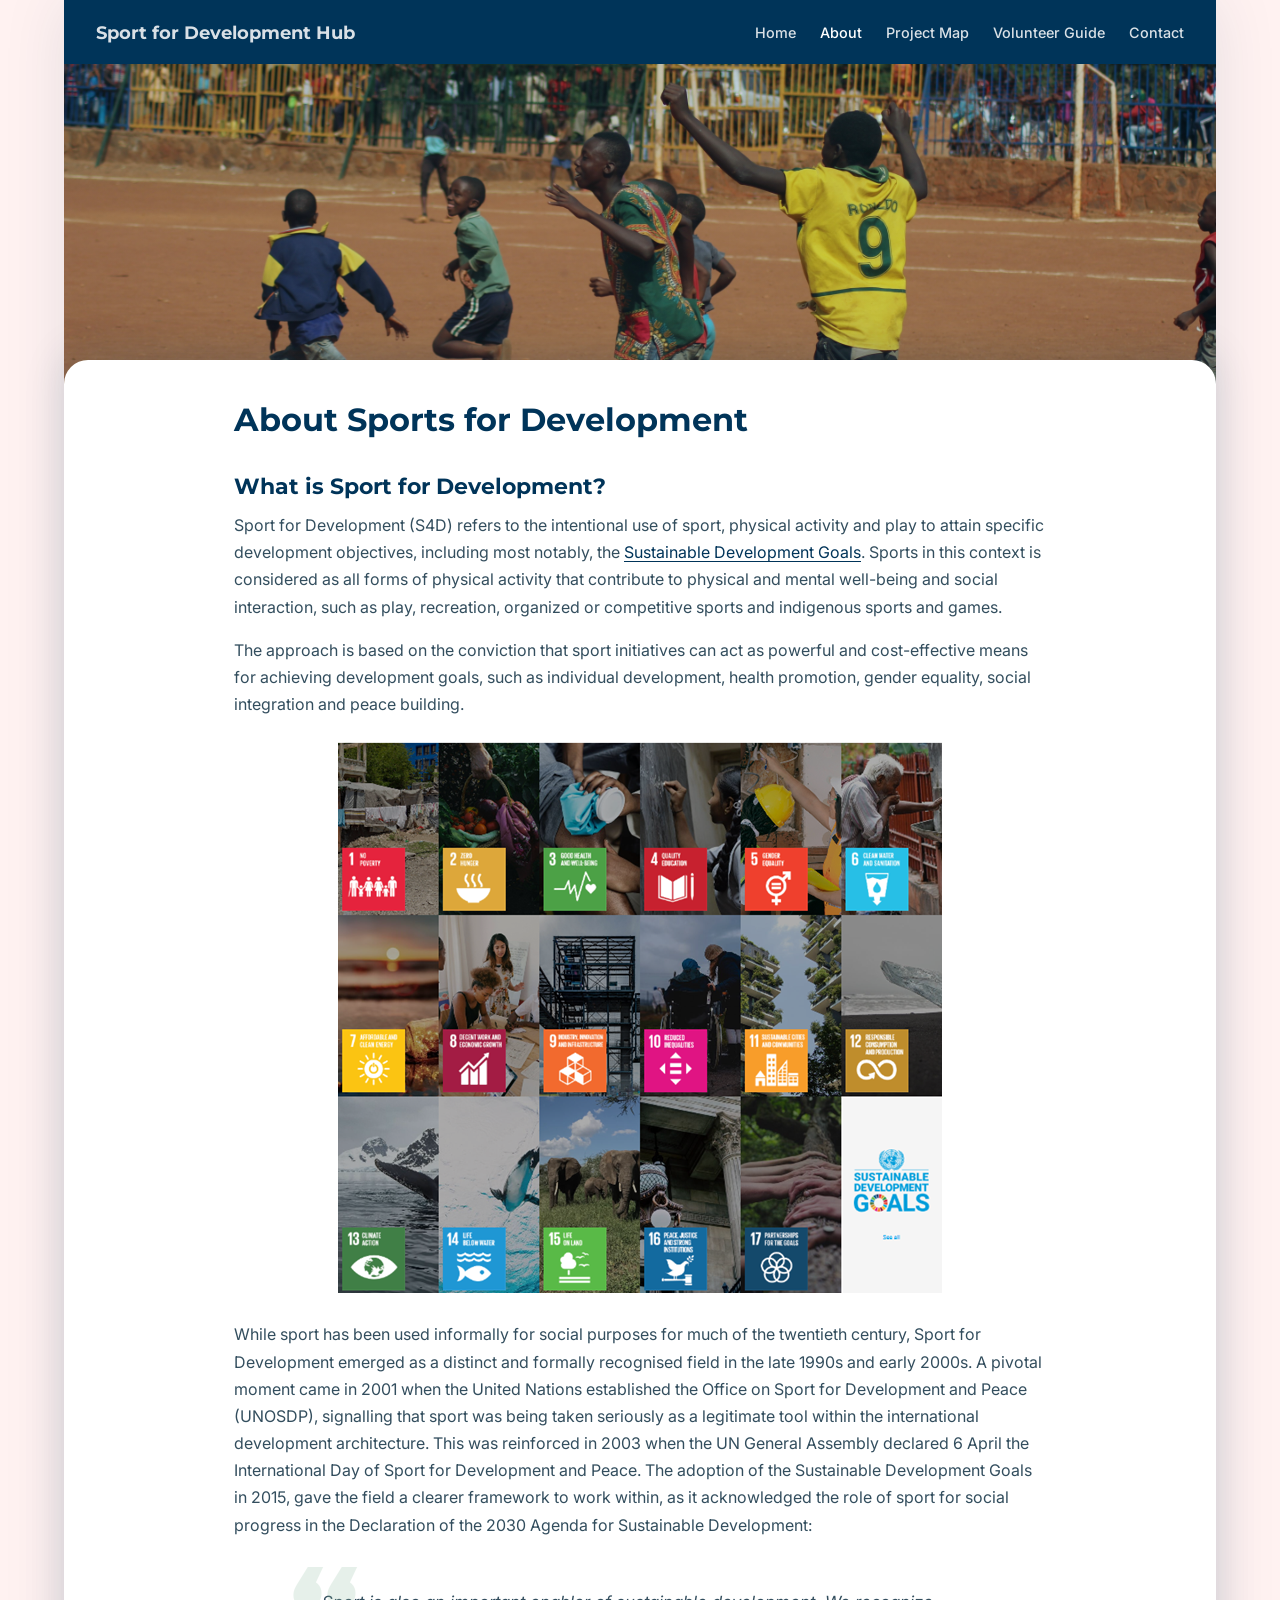
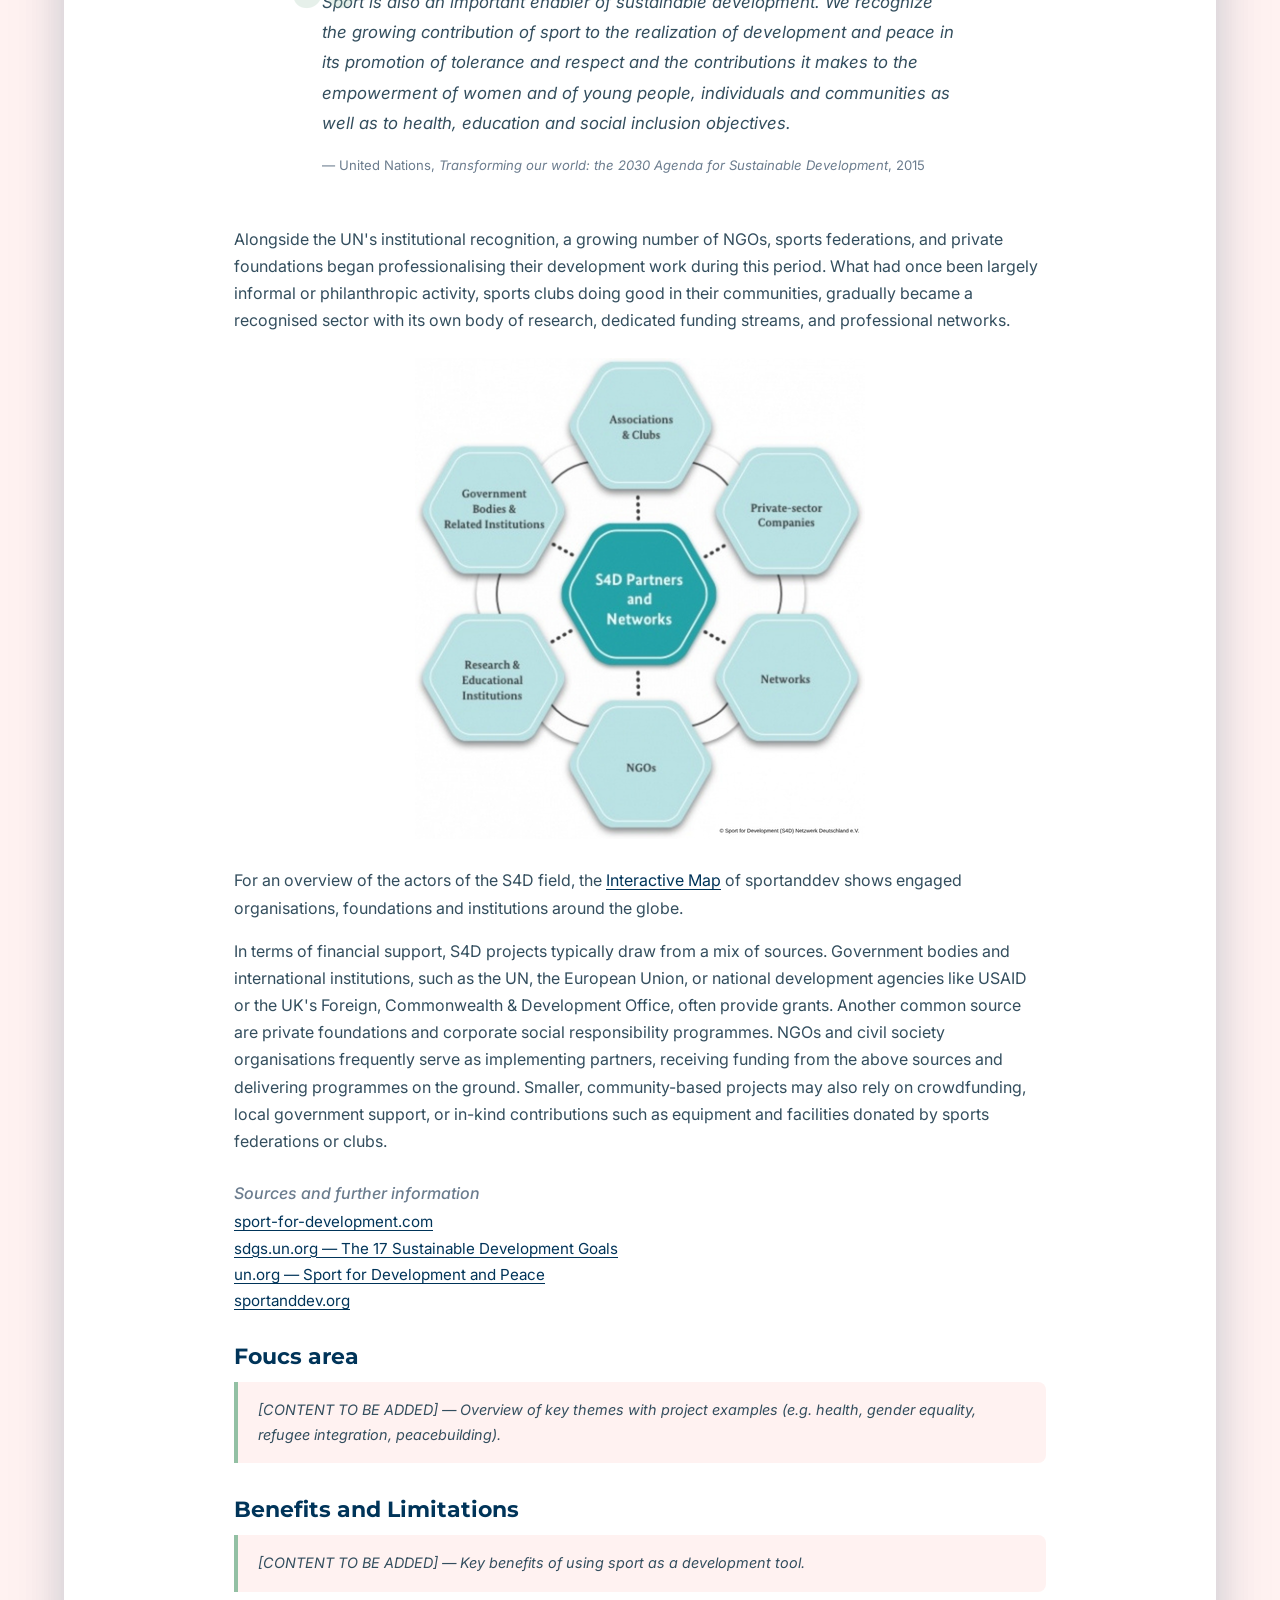
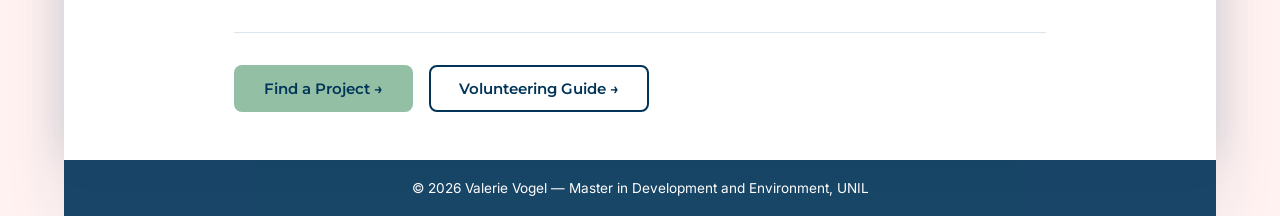
==== src/about.html @ 5f8f94c4 "safeguarding before icon changes" ====
<!DOCTYPE html>
<html lang="en">
<head>
  <meta charset="UTF-8">
  <meta name="viewport" content="width=device-width, initial-scale=1.0">
  <title>About S4D — Sport for Development Hub</title>
  <link rel="stylesheet" href="style/style.css">
</head>
<body>

  <div class="site-wrapper">

  <nav class="site-nav" aria-label="Main navigation">
<a href="index.html" class="brand">Sport for Development Hub</a>
    <button class="nav-toggle" aria-label="Toggle navigation" aria-expanded="false">&#9776;</button>
    <div class="nav-links" role="list">
      <a href="index.html" role="listitem">Home</a>
      <a href="about.html" class="active" role="listitem">About</a>
      <a href="map.html" role="listitem">Project Map</a>
      <a href="volunteer.html" role="listitem">Volunteer Guide</a>
      <a href="contact.html" role="listitem">Contact</a>
    </div>
  </nav>

  <section class="page-hero" aria-hidden="true"></section>

  <div class="page-card-wrapper">
  <main class="page-content">
    <h1>About Sports for Development</h1>

    <section aria-labelledby="s4d-heading">
      <h2 id="s4d-heading">What is Sport for Development?</h2>
      <p class="introduction-text">
        Sport for Development (S4D) refers to the intentional use of sport, physical activity and play to attain specific development objectives, including most notably, the <a href="https://sdgs.un.org/goals">Sustainable Development Goals</a>. Sports in this context is considered as all forms of physical activity that contribute to physical and mental well-being and social interaction, such as play, recreation, organized or competitive sports and indigenous sports and games.
      </p>
      <p class="introduction-text">
       The approach is based on the conviction that sport initiatives can act as powerful and cost-effective means for achieving development goals, such as individual development, health promotion, gender equality, social integration and peace building. 
      </p>

      <figure class="about-image">
        <a href="https://sdgs.un.org/goals" target="_blank" rel="noopener">
        <img src="assets\about-UN_goals.png" alt="The 17 Sustainable Development Goals">
        </a>
      </figure>

      <p class="introduction-text">
        While sport has been used informally for social purposes for much of the twentieth century, Sport for Development emerged as a distinct and formally recognised field in the late 1990s and early 2000s. A pivotal moment came in 2001 when the United Nations established the Office on Sport for Development and Peace (UNOSDP), signalling that sport was being taken seriously as a legitimate tool within the international development architecture. This was reinforced in 2003 when the UN General Assembly declared 6 April the International Day of Sport for Development and Peace. The adoption of the Sustainable Development Goals in 2015, gave the field a clearer framework to work within, as it acknowledged the role of sport for social progress in the Declaration of the 2030 Agenda for Sustainable Development:
      </p>

      <blockquote class="pull-quote">
        Sport is also an important enabler of sustainable development. We recognize the growing contribution of sport to the realization of development and peace in its promotion of tolerance and respect and the contributions it makes to the empowerment of women and of young people, individuals and communities as well as to health, education and social inclusion objectives.
        <cite>— United Nations, <em>Transforming our world: the 2030 Agenda for Sustainable Development</em>, 2015</cite>
      </blockquote>

      <p class="introduction-text">
        Alongside the UN's institutional recognition, a growing number of NGOs, sports federations, and private foundations began professionalising their development work during this period. What had once been largely informal or philanthropic activity, sports clubs doing good in their communities, gradually became a recognised sector with its own body of research, dedicated funding streams, and professional networks.
      </p>

      <figure class="about-image">
        <a href="https://www.sport-for-development.com/essentials?id=18#cat18" target="_blank" rel="noopener">
        <img src="assets\about-s4d_actors.png" alt="Actors ot the S4D sector">
        </a>
      </figure>

      <p class="introduction-text">
        For an overview of the actors of the S4D field, the <a href="https://www.sportanddev.org/network/interactive-map">Interactive Map</a> of sportanddev shows engaged organisations, foundations and institutions around the globe.
      </p>

      <p class="introduction-text">
        In terms of financial support, S4D projects typically draw from a mix of sources. Government bodies and international institutions, such as the UN, the European Union, or national development agencies like USAID or the UK's Foreign, Commonwealth & Development Office, often provide grants. Another common source are private foundations and corporate social responsibility programmes. NGOs and civil society organisations frequently serve as implementing partners, receiving funding from the above sources and delivering programmes on the ground. Smaller, community-based projects may also rely on crowdfunding, local government support, or in-kind contributions such as equipment and facilities donated by sports federations or clubs.
      </p>

      <h3 class="section-subhead">Sources and further information</h3>

      <ul class="source-list">
        <li><a href="https://www.sport-for-development.com/home" target="_blank" rel="noopener">sport-for-development.com</a></li>
        <li><a href="https://sdgs.un.org/goals" target="_blank" rel="noopener">sdgs.un.org — The 17 Sustainable Development Goals</a></li>
        <li><a href="https://social.desa.un.org/issues/sport-for-development-and-peace" target="_blank" rel="noopener">un.org — Sport for Development and Peace</a></li>
        <li><a href="https://www.sportanddev.org/" target="_blank" rel="noopener">sportanddev.org</a></li>
      </ul>


      </section>

    <section aria-labelledby="topics-heading">
      <h2 id="topics-heading">Foucs area</h2>
      <p class="placeholder-text">[CONTENT TO BE ADDED] — Overview of key themes with project examples (e.g. health, gender equality, refugee integration, peacebuilding).</p>
    </section>

    <section aria-labelledby="benefits-and-limitations-heading">
      <h2 id="benefits-and-limitations-heading">Benefits and Limitations</h2>
      <p class="placeholder-text">[CONTENT TO BE ADDED] — Key benefits of using sport as a development tool.</p>
    </section>

    <div class="about-cta">
      <a href="map.html" class="btn btn-primary">Find a Project &rarr;</a>
      <a href="volunteer.html" class="btn btn-outline-dark">Volunteering Guide &rarr;</a>
    </div>

  </main>
  </div>

  <footer class="site-footer">
    <p>&copy; 2026 Valerie Vogel &mdash; Master in Development and Environment, UNIL</p>
  </footer>

  </div><!-- /.site-wrapper -->

  <script>
    const toggle = document.querySelector('.nav-toggle');
    const links  = document.querySelector('.nav-links');
    toggle.addEventListener('click', () => {
      const open = links.classList.toggle('open');
      toggle.setAttribute('aria-expanded', open);
    });
  </script>

</body>
</html>
---- src/style/style.css ----
@import url('https://fonts.googleapis.com/css2?family=Montserrat:wght@600;700&family=Inter:wght@400;500&display=swap');

/* ── Design tokens ────────────────────────────────────── */
:root {
  --primary:    #003459;
  --accent:     #93C0A4;
  --bg:         #FFF2F1;
  --white:      #FFFFFF;
  --text:       #003459;
  --muted:      #6b7c8e;
  --border:     #dde5ec;
  --card-bg:    #FFFFFF;

  --nav-h:      64px;
  --filter-h:   56px;
  --panel-w:    360px;
  --sheet-h:    60vh;
  --radius:     8px;
  --shadow:     0 2px 12px rgba(0,52,89,.12);
  --transition: .25s ease;
}

/* ── Reset ────────────────────────────────────────────── */
*, *::before, *::after { box-sizing: border-box; margin: 0; padding: 0; }

html { font-size: 16px; scroll-behavior: smooth; }

body {
  font-family: 'Inter', sans-serif;
  background: var(--bg);
  color: var(--text);
  min-height: 100vh;
  display: flex;
  flex-direction: column;
}

h1, h2, h3, h4 {
  font-family: 'Montserrat', sans-serif;
  font-weight: 700;
  line-height: 1.25;
}

a { color: var(--primary); text-decoration: none; }
a:hover { text-decoration: underline; }

.page-content p a {
  text-decoration: underline;
  text-underline-offset: 3px;
}

.page-content p a:hover {
  color: var(--accent);
}

/* ── Navigation ───────────────────────────────────────── */
.site-nav {
  position: sticky;
  top: 0;
  z-index: 900;
  background: var(--primary);
  height: var(--nav-h);
  display: flex;
  align-items: center;
  padding: 0 2rem;
  gap: 2rem;
}

.site-nav .brand {
  font-family: 'Montserrat', sans-serif;
  font-weight: 700;
  font-size: 1.1rem;
  color: var(--white);
  white-space: nowrap;
  margin-right: auto;
  text-decoration: none;
  cursor: pointer;
}

.nav-links { display: flex; align-items: center; gap: 1.5rem; }

.site-nav a {
  color: var(--white);
  font-size: .9rem;
  font-weight: 500;
  opacity: .85;
  transition: color var(--transition), opacity var(--transition);
}

.site-nav a:hover { color: var(--accent); opacity: 1; text-decoration: none; }
.site-nav a.active { opacity: 1; text-decoration: none; }

.nav-toggle {
  display: none;
  background: none;
  border: none;
  cursor: pointer;
  color: var(--white);
  font-size: 1.5rem;
  line-height: 1;
}

@media (max-width: 720px) {
  .nav-links {
    display: none;
    flex-direction: column;
    gap: .5rem;
    position: absolute;
    top: var(--nav-h);
    left: 0;
    right: 0;
    background: var(--primary);
    padding: 1rem 2rem;
  }
  .nav-links.open { display: flex; }
  .nav-toggle { display: block; }
  .site-nav { position: relative; }
}

/* ── Footer ───────────────────────────────────────────── */
.site-footer {
  background: var(--primary);
  color: var(--white);
  text-align: center;
  padding: 1.25rem 2rem;
  font-size: .85rem;
  opacity: .9;
  margin-top: auto;
}

/* ── Generic page layout ──────────────────────────────── */
.page-content {
  max-width: 860px;
  margin: 3rem auto;
  padding: 0 1.5rem;
}

.page-content h1 { font-size: 2rem; margin-bottom: 1.5rem; }
.page-content h2 { font-size: 1.4rem; margin: 2rem 0 .75rem; color: var(--primary); }
.page-content p  { line-height: 1.7; margin-bottom: 1rem; color: #334e5e; }

/* ── Boxed site wrapper ────────────────────────────────── */
.site-wrapper {
  width: 90%;
  max-width: 2400px;
  margin: 0 auto;
  display: flex;
  flex-direction: column;
  min-height: 100vh;
  box-shadow: 0 0 60px rgba(0,52,89,.10);
}

/* ── White content area (pages without a hero) ────────── */
.content-wrapper {
  background: var(--white);
  flex: 1;
}

/* ── Content page hero + floating card ────────────────── */
.page-hero {
  height: 360px;
  background:
    linear-gradient(rgba(0,52,89,.20), rgba(0,52,89,.20)),
    url('../assets/hero-option4.jpg') center/cover no-repeat;
  flex-shrink: 0;
}

.page-card-wrapper {
  background: var(--white);
  border-radius: 24px 24px 0 0;
  margin-top: -64px;
  position: relative;
  z-index: 10;
  box-shadow: 0 -8px 40px rgba(0,52,89,.15);
  flex: 1;
}

.page-card-wrapper .page-content {
  margin-top: 0;
  padding-top: 2.5rem;
}

/* ── About page images ────────────────────────────────── */
.about-image {
  margin: 1.5rem 0;
  text-align: center;
}

/* ── Section sub-heading (text-like) ─────────────────── */
.section-subhead {
  font-family: 'Inter', sans-serif;
  font-weight: 500;
  font-style: italic;
  font-size: 1rem;
  color: var(--muted);
  margin: 1.75rem 0 0.5rem;
}

/* ── Source list ──────────────────────────────────────── */
.source-list {
  list-style: none;
  padding: 0;
  margin: 0 0 1rem;
  display: flex;
  flex-direction: column;
  gap: 0.4rem;
}

.source-list a {
  font-size: 0.95rem;
  color: var(--primary);
  text-decoration: underline;
  text-underline-offset: 3px;
}

.source-list a:hover {
  color: var(--accent);
}

/* ── Pull quote ───────────────────────────────────────── */
.pull-quote {
  position: relative;
  margin: 1.75rem 3.5rem;
  padding: 1.25rem 1.75rem 1.25rem 2rem;
  font-style: italic;
  font-size: 1.05rem;
  line-height: 1.8;
  color: #334e5e;
  overflow: hidden;
}

.pull-quote::before {
  content: '\201C';               /* opening curly " */
  position: absolute;
  top: -1.5rem;
  left: -0.5rem;
  font-family: 'Montserrat', sans-serif;
  font-weight: 700;
  font-size: 9rem;
  line-height: 1;
  color: var(--accent);
  opacity: 0.22;
  pointer-events: none;
  z-index: 0;
}

.pull-quote cite {
  display: block;
  margin-top: 1rem;
  font-size: 0.82rem;
  font-style: normal;
  color: var(--muted);
}

.placeholder-text {
  background: var(--bg);
  border-left: 4px solid var(--accent);
  padding: 1rem 1.25rem;
  border-radius: 0 var(--radius) var(--radius) 0;
  color: var(--muted);
  font-style: italic;
  font-size: .9rem;
  margin-bottom: 1.5rem;
}

/* ── Hero (Home page) ─────────────────────────────────── */
.hero {
  background:
    linear-gradient(rgba(0,52,89,.45), rgba(0,52,89,.45)),
    url('../assets/hero-option4.jpg') center/cover no-repeat;
  background-color: var(--primary);
  min-height: 420px;
  display: flex;
  flex-direction: column;
  align-items: center;
  justify-content: center;
  text-align: center;
  padding: 4rem 2rem;
  color: var(--white);
}

.hero h1 { font-size: 2.5rem; margin-bottom: .75rem; }
.hero p   { font-size: 1.15rem; opacity: .9; max-width: 600px; margin-bottom: 2rem; }

.btn {
  display: inline-block;
  padding: .75rem 1.75rem;
  border-radius: var(--radius);
  font-family: 'Montserrat', sans-serif;
  font-weight: 600;
  font-size: .95rem;
  cursor: pointer;
  border: 2px solid transparent;
  transition: background var(--transition), color var(--transition), border-color var(--transition);
}

.btn-primary { background: var(--accent); color: var(--primary); }
.btn-primary:hover { background: #7aad8d; text-decoration: none; }

.btn-outline { background: transparent; color: var(--white); border-color: var(--white); }
.btn-outline:hover { background: var(--white); color: var(--primary); text-decoration: none; }

.btn-outline-dark { background: transparent; color: var(--primary); border-color: var(--primary); }
.btn-outline-dark:hover { background: var(--primary); color: var(--white); text-decoration: none; }

.about-cta {
  display: flex;
  gap: 1rem;
  flex-wrap: wrap;
  margin-top: 2.5rem;
  padding-top: 2rem;
  border-top: 1px solid var(--border);
}

.hero .btn-primary { background: var(--white); color: var(--primary); }
.hero .btn-primary:hover { background: var(--accent); color: var(--primary); }

.hero .btn-outline { color: var(--white); border-color: var(--white); }
.hero .btn-outline:hover { background: var(--accent); color: var(--primary); border-color: var(--accent); }

.hero-actions { display: flex; gap: 1rem; flex-wrap: wrap; justify-content: center; }

/* Home intro cards */
.intro-cards {
  display: grid;
  grid-template-columns: repeat(auto-fit, minmax(280px, 1fr));
  gap: 2rem;
  max-width: 1200px;
  margin: 3.5rem auto 3rem;
  padding: 0 2rem;
}

.intro-card {
  background: var(--card-bg);
  border-radius: var(--radius);
  padding: 2.5rem 2rem;
  box-shadow: var(--shadow);
}

.intro-card h3 { margin-bottom: .75rem; font-size: 1.25rem; color: var(--primary); }
.intro-card p  { font-size: 1rem; color: var(--muted); line-height: 1.7; }

a.intro-card {
  display: flex;
  flex-direction: column;
  text-decoration: none;
  transition: transform var(--transition), box-shadow var(--transition);
}

a.intro-card:hover {
  transform: translateY(-4px);
  box-shadow: 0 8px 24px rgba(0,52,89,.18);
  background: #e8f3ec;
  text-decoration: none;
}

.intro-card-btn {
  display: inline-flex;
  align-items: center;
  gap: .35rem;
  margin-top: auto;
  padding-top: .75rem;
  font-size: .9rem;
  font-weight: 500;
  color: var(--primary);
}

.intro-card:hover .intro-card-btn {
  font-weight: 700;
}

/* ── Map page layout ──────────────────────────────────── */
.map-page {
  display: flex;
  flex-direction: column;
  height: calc(100vh - var(--nav-h));
  overflow: hidden;
}

/* Filter bar */
#filter-bar {
  height: var(--filter-h);
  background: var(--card-bg);
  border-bottom: 1px solid var(--border);
  display: flex;
  align-items: center;
  gap: .5rem;
  padding: 0 1rem;
  flex-shrink: 0;
  position: relative;
  z-index: 200;
  overflow: visible;
}

.filter-dropdown { position: relative; flex-shrink: 0; }

.filter-btn {
  display: flex;
  align-items: center;
  gap: .4rem;
  padding: .35rem .75rem;
  border: 1px solid #b8c9d9;
  border-radius: 20px;
  background: #eef2f7;
  color: var(--text);
  font-family: 'Inter', sans-serif;
  font-size: .82rem;
  cursor: pointer;
  white-space: nowrap;
  transition: border-color var(--transition), background var(--transition);
}

.filter-btn:hover,
.filter-btn.active { border-color: var(--primary); background: var(--white); }

.filter-btn .caret { font-size: .65rem; opacity: .6; transition: transform var(--transition); }
.filter-btn.open .caret { transform: rotate(180deg); }

.filter-count {
  background: var(--primary);
  color: var(--white);
  border-radius: 10px;
  padding: 0 .4rem;
  font-size: .72rem;
  font-weight: 600;
  min-width: 18px;
  text-align: center;
}

/* Filter panel tray — sits between filter bar and map in normal flow */
#filter-panel-tray {
  display: none;
  background: var(--white);
  border-bottom: 1px solid var(--border);
  flex-shrink: 0;
  overflow-y: auto;
  max-height: 260px;
}

#filter-panel-tray.open { display: block; }

.filter-panel {
  display: none;
  padding: .5rem 0;
}

.filter-panel.open {
  display: flex;
  flex-wrap: wrap;
  gap: .1rem 0;
}

.filter-option {
  display: flex;
  align-items: center;
  gap: .6rem;
  padding: .45rem 1rem;
  font-size: .87rem;
  cursor: pointer;
  transition: background var(--transition);
}

.filter-option:hover { background: #eef2f7; }

.filter-note {
  width: 100%;
  padding: .3rem 1rem .5rem;
  font-size: .75rem;
  font-style: italic;
  color: var(--muted);
}

.filter-option input[type="checkbox"] {
  accent-color: var(--primary);
  width: 15px;
  height: 15px;
  flex-shrink: 0;
}

#clear-filters {
  margin-left: auto;
  flex-shrink: 0;
  padding: .3rem .85rem;
  font-size: .8rem;
  border: 1px solid var(--border);
  border-radius: 20px;
  background: transparent;
  color: var(--muted);
  cursor: pointer;
  white-space: nowrap;
  font-family: 'Inter', sans-serif;
  transition: color var(--transition), border-color var(--transition);
}

#clear-filters:hover { color: var(--primary); border-color: var(--primary); }

/* Map + side panel wrapper */
#map-wrapper {
  display: flex;
  flex: 1;
  overflow: hidden;
}

#map { flex: 1; z-index: 1; position: relative; }

/* Side panel (desktop) */
#side-panel {
  width: var(--panel-w);
  flex-shrink: 0;
  background: var(--white);
  border-left: 1px solid var(--border);
  overflow-y: auto;
  transition: width var(--transition);
  display: flex;
  flex-direction: column;
}

#side-panel.hidden {
  width: 0;
  overflow: hidden;
  border-left: none;
}

.panel-header {
  display: flex;
  align-items: center;
  justify-content: space-between;
  padding: 1rem 1.25rem .75rem;
  border-bottom: 1px solid var(--border);
  position: sticky;
  top: 0;
  background: var(--white);
  z-index: 10;
}

.panel-header h3 { font-size: 1rem; }

.close-btn {
  background: none;
  border: none;
  font-size: 1.25rem;
  cursor: pointer;
  color: var(--muted);
  line-height: 1;
  padding: .25rem;
  border-radius: 4px;
  transition: color var(--transition);
}

.close-btn:hover { color: var(--primary); }

/* Project card */
.project-card {
  padding: 1.25rem;
  display: flex;
  flex-direction: column;
  gap: .75rem;
}

.project-card .proj-name {
  font-family: 'Montserrat', sans-serif;
  font-weight: 700;
  font-size: 1.1rem;
  color: var(--primary);
}

.project-card .proj-org { font-size: .9rem; font-weight: 500; color: var(--muted); }

.project-card .proj-meta { display: flex; flex-direction: column; gap: .35rem; }
.project-card .proj-meta-row { display: flex; flex-wrap: wrap; gap: .4rem; }

.tag {
  display: inline-block;
  background: #eef2f7;
  color: var(--primary);
  border: 1px solid #b8c9d9;
  border-radius: 12px;
  padding: .2rem .65rem;
  font-size: .78rem;
}

.tag.accent   { background: #e8f3ec; border-color: var(--accent); }
.tag.org-type { background: #dce6f0; border-color: #7fa0bc; color: var(--primary); font-style: italic; }

.project-card .proj-description {
  font-size: .9rem;
  line-height: 1.65;
  color: #334e5e;
}

.project-card .proj-link {
  display: inline-flex;
  align-items: center;
  gap: .35rem;
  font-size: .87rem;
  font-weight: 500;
  color: var(--primary);
  padding: .55rem 1rem;
  border: 1.5px solid var(--primary);
  border-radius: var(--radius);
  align-self: flex-start;
  transition: background var(--transition), color var(--transition);
}

.project-card .proj-link:hover {
  background: var(--primary);
  color: var(--white);
  text-decoration: none;
}

/* ── MapLibre popup override ──────────────────────────── */
.maplibregl-popup.s4d-tooltip .maplibregl-popup-content {
  background: #f0f0f0;
  border: 1px solid #ccc;
  border-radius: 6px;
  box-shadow: 0 2px 8px rgba(0,0,0,.15);
  padding: .5rem .75rem;
  font-family: 'Inter', sans-serif;
  font-size: .82rem;
  color: var(--text);
  pointer-events: none;
}

.maplibregl-popup.s4d-tooltip .maplibregl-popup-tip { border-top-color: #ccc; }

/* ── Leader-line tooltip ──────────────────────────────── */
.map-leader-tooltip {
  display: none;
  position: absolute;
  pointer-events: none;
  z-index: 100;
  background: #f0f0f0;
  border: 1px solid #ccc;
  border-radius: 6px;
  box-shadow: 0 2px 8px rgba(0, 0, 0, .15);
  padding: .45rem .7rem;
  font-family: 'Inter', sans-serif;
  font-size: .82rem;
  line-height: 1.45;
  color: var(--text);
  width: 180px;
  white-space: normal;
  word-break: break-word;
}

/* ── Map page title ───────────────────────────────────── */
.map-title {
  margin: 1.25rem 2rem 1rem;
  font-size: 1.5rem;
  color: var(--primary);
}

/* ── Map markers ──────────────────────────────────────── */
.map-pin {
  width: 28px;
  height: 36px;
  cursor: pointer;
  color: var(--primary);
  filter: drop-shadow(0 2px 4px rgba(0, 52, 89, 0.45));
  transition: transform 0.15s ease, filter 0.15s ease, color 0.15s ease;
  transform-origin: bottom center;
}

.map-pin:hover {
  color: var(--accent);
  transform: scale(1.2);
  filter: drop-shadow(0 4px 8px rgba(0, 52, 89, 0.55));
}

.map-pin svg {
  display: block;
}

/* ── Accessibility ────────────────────────────────────── */
:focus-visible { outline: 3px solid var(--accent); outline-offset: 2px; }
button:focus-visible, a:focus-visible { border-radius: 3px; }

/* ── Bottom sheet (mobile / tablet) ──────────────────── */
#bottom-sheet { display: none; }

@media (max-width: 1023px) {
  #side-panel { display: none !important; }

  #bottom-sheet {
    display: block;
    position: fixed;
    bottom: 0;
    left: 0;
    right: 0;
    height: var(--sheet-h);
    background: var(--white);
    border-radius: 16px 16px 0 0;
    box-shadow: 0 -4px 24px rgba(0,0,0,.15);
    z-index: 500;
    transform: translateY(100%);
    transition: transform .3s ease;
    overflow-y: auto;
  }

  #bottom-sheet.open { transform: translateY(0); }

  #bottom-sheet .panel-header {
    position: sticky;
    top: 0;
    background: var(--white);
    z-index: 10;
    border-bottom: 1px solid var(--border);
  }

  #bottom-sheet::before {
    content: '';
    display: block;
    width: 40px;
    height: 4px;
    background: var(--border);
    border-radius: 2px;
    margin: .75rem auto .25rem;
  }

  .hero h1 { font-size: 1.75rem; }
}

@media (max-width: 600px) {
  .site-wrapper {
    width: 100%;
    box-shadow: none;
  }
}

@media (max-width: 480px) {
  .site-nav { padding: 0 1rem; gap: 1rem; }
  .page-content { margin: 2rem auto; }
}
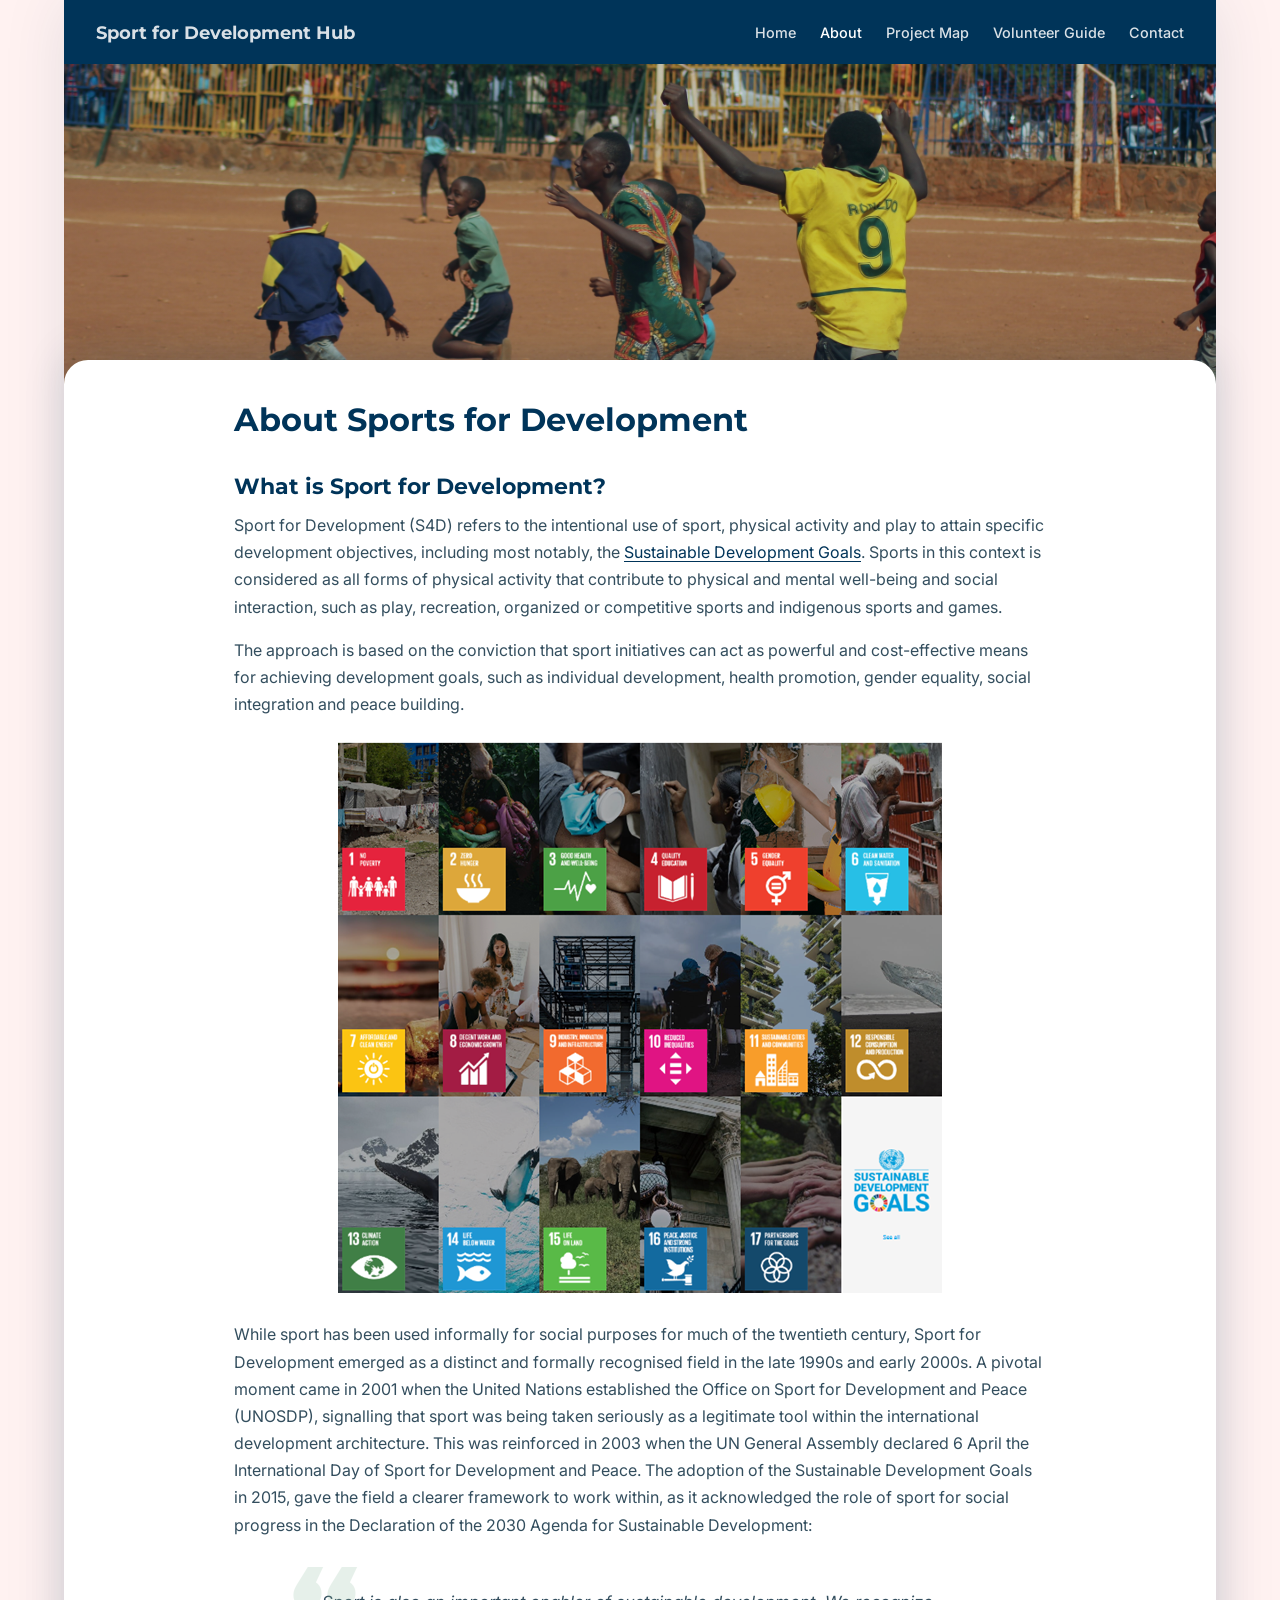
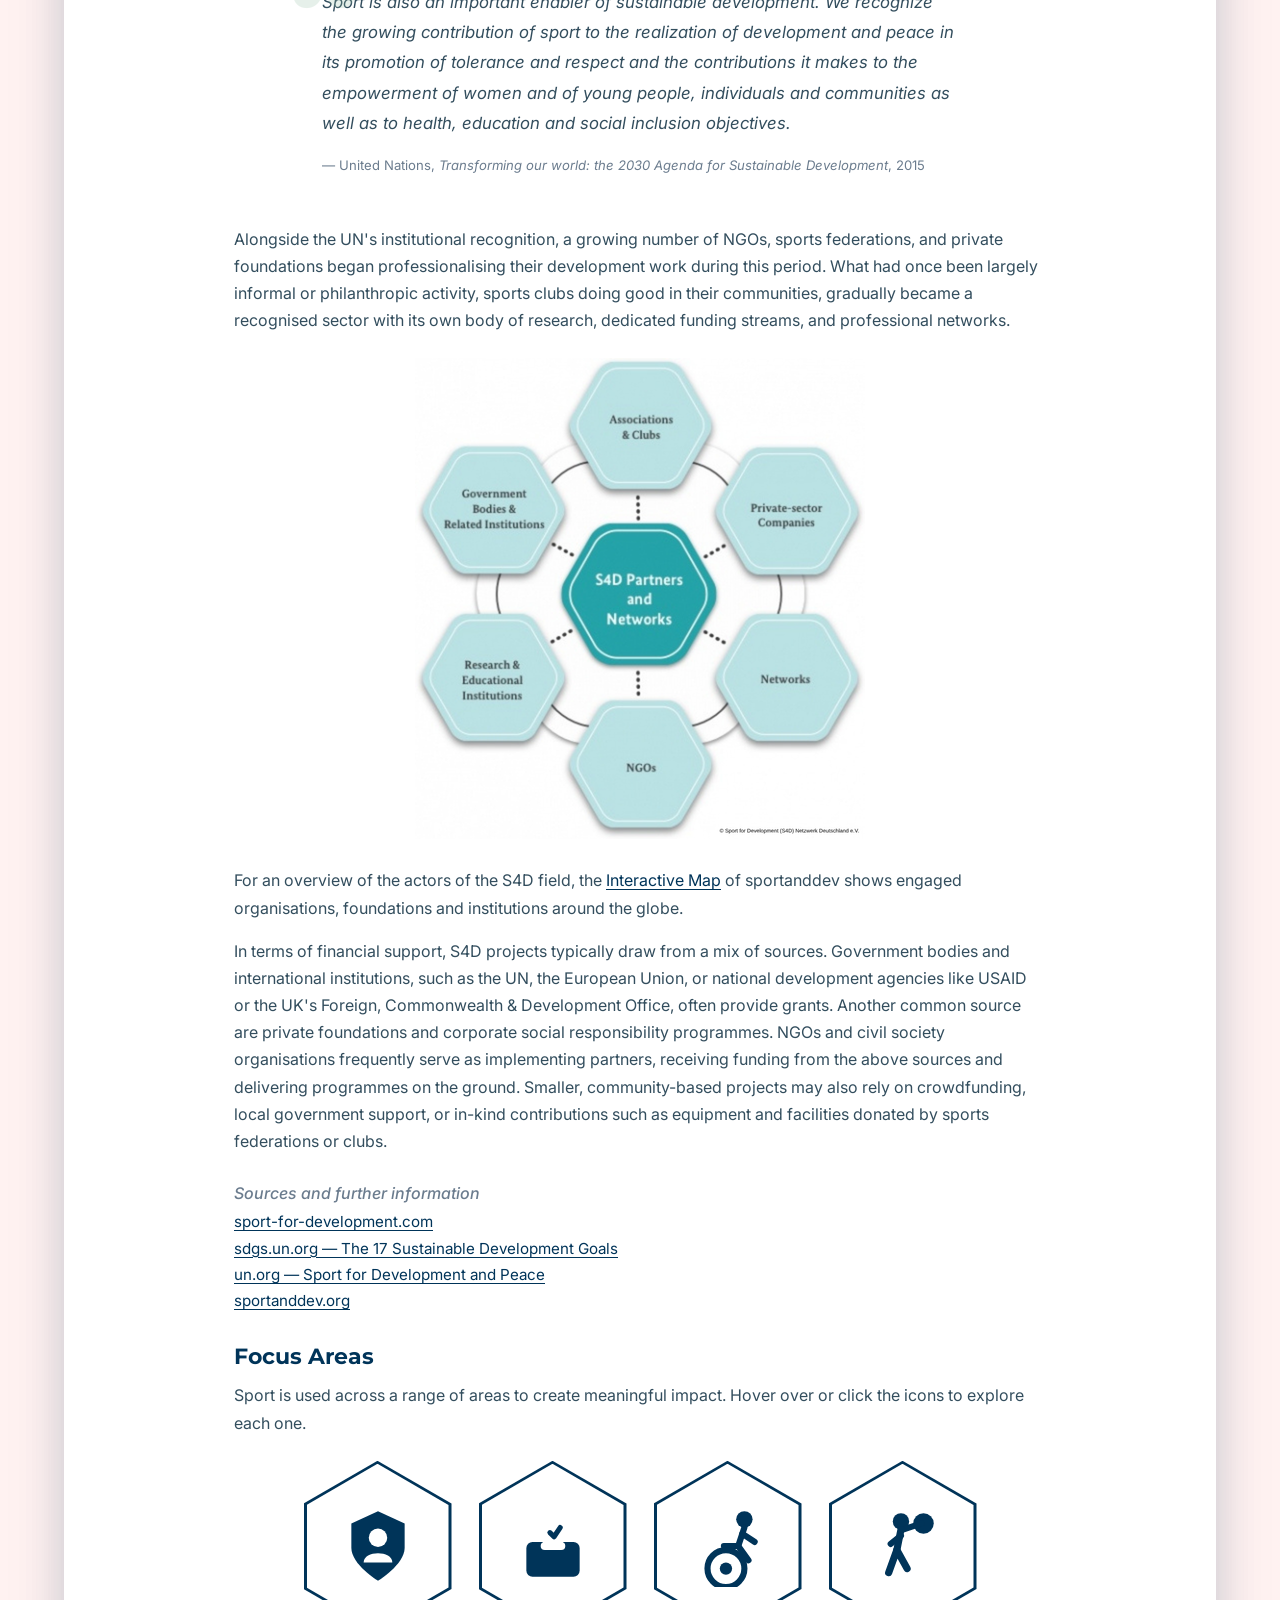
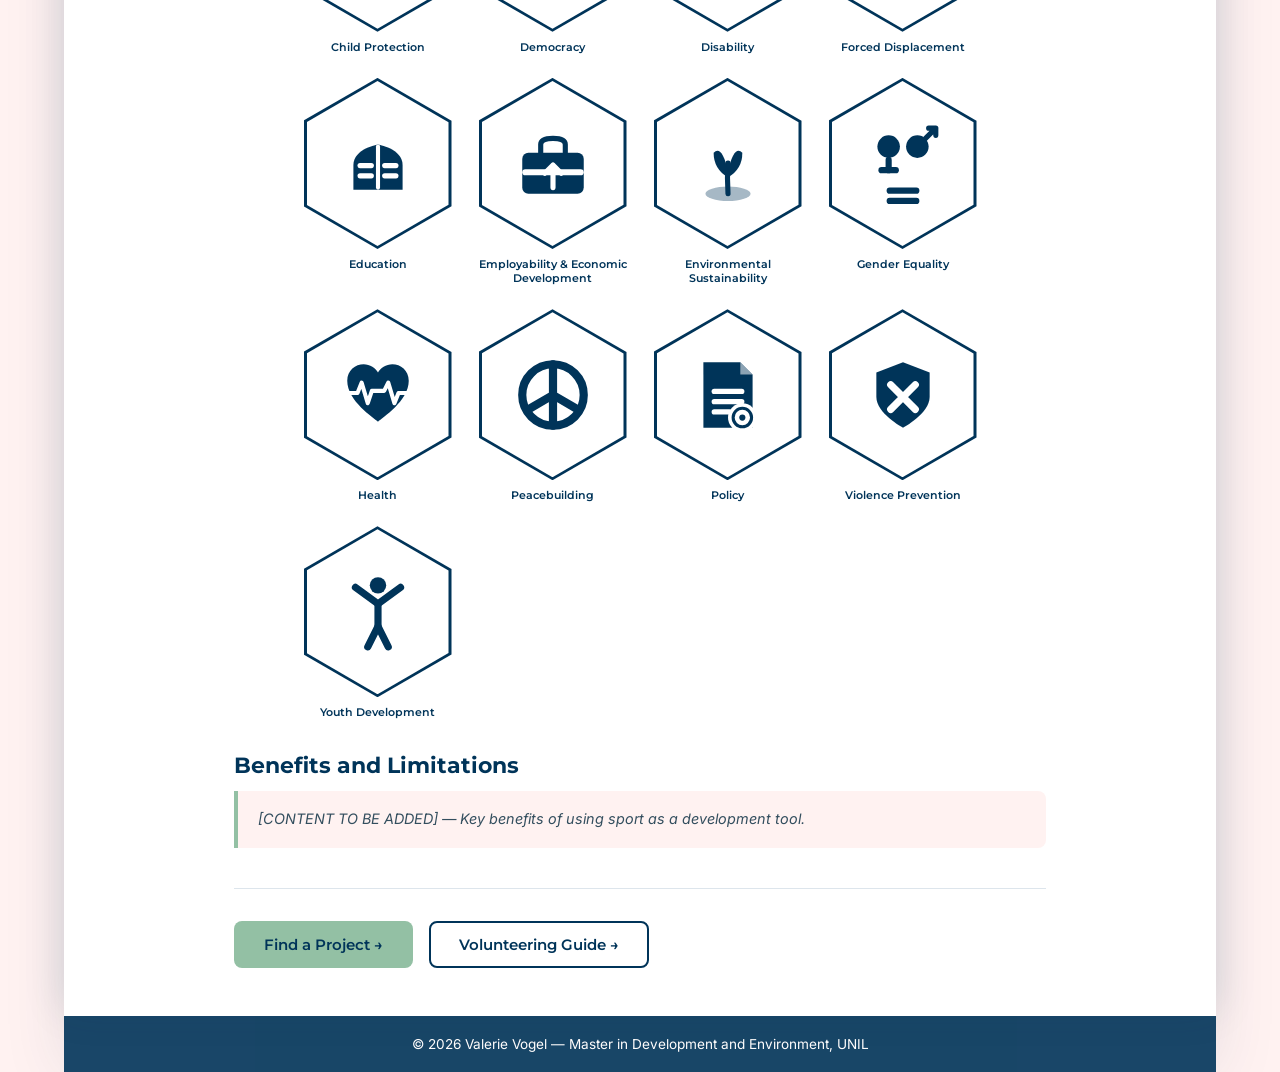
==== commit 74df2556: "added icons" ====
--- a/src/about.html
+++ b/src/about.html
@@ -83,8 +83,253 @@
       </section>
 
     <section aria-labelledby="topics-heading">
-      <h2 id="topics-heading">Foucs area</h2>
-      <p class="placeholder-text">[CONTENT TO BE ADDED] — Overview of key themes with project examples (e.g. health, gender equality, refugee integration, peacebuilding).</p>
+      <h2 id="topics-heading">Focus Areas</h2>
+      <p class="introduction-text">Sport is used across a range of areas to create meaningful impact. Hover over or click the icons to explore each one.</p>
+
+      <div class="hex-grid">
+
+        <!-- Child Protection -->
+        <div class="hex-card" tabindex="0" aria-label="Child Protection">
+          <div class="hex-shape">
+            <div class="hex-inner">
+              <div class="hex-front">
+                <svg viewBox="0 0 40 40" aria-hidden="true">
+                  <path fill="currentColor" d="M20 3L33 9V21C33 29 20 37 20 37C20 37 7 29 7 21V9Z"/>
+                  <circle cx="20" cy="16" r="4.5" fill="white"/>
+                  <path fill="white" d="M13 28C13 22 27 22 27 28Z"/>
+                </svg>
+              </div>
+              <div class="hex-back"><p>Placeholder text for child protection.</p></div>
+            </div>
+          </div>
+          <span class="hex-label">Child Protection</span>
+        </div>
+
+        <!-- Democracy -->
+        <div class="hex-card" tabindex="0" aria-label="Democracy">
+          <div class="hex-shape">
+            <div class="hex-inner">
+              <div class="hex-front">
+                <svg viewBox="0 0 40 40" aria-hidden="true">
+                  <rect x="7" y="18" width="26" height="17" rx="3" fill="currentColor"/>
+                  <rect x="14" y="18" width="12" height="4" rx="2" fill="white"/>
+                  <rect x="15" y="7" width="10" height="13" rx="2.5" fill="white"/>
+                  <path fill="none" stroke="currentColor" stroke-width="2.5" stroke-linecap="round" stroke-linejoin="round" d="M18.5 13.5L20.5 15.5L23.5 11"/>
+                </svg>
+              </div>
+              <div class="hex-back"><p>Placeholder text for democracy.</p></div>
+            </div>
+          </div>
+          <span class="hex-label">Democracy</span>
+        </div>
+
+        <!-- Disability -->
+        <div class="hex-card" tabindex="0" aria-label="Disability">
+          <div class="hex-shape">
+            <div class="hex-inner">
+              <div class="hex-front">
+                <svg viewBox="0 0 40 40" aria-hidden="true">
+                  <circle cx="28" cy="7" r="4" fill="currentColor"/>
+                  <path fill="none" stroke="currentColor" stroke-width="3" stroke-linecap="round" stroke-linejoin="round" d="M28 11L25 20H18"/>
+                  <path fill="none" stroke="currentColor" stroke-width="3" stroke-linecap="round" d="M27 14L33 18"/>
+                  <path fill="none" stroke="currentColor" stroke-width="3" stroke-linecap="round" d="M25 20L30 27"/>
+                  <circle cx="19" cy="31" r="9" fill="none" stroke="currentColor" stroke-width="3"/>
+                  <circle cx="19" cy="31" r="3" fill="currentColor"/>
+                </svg>
+              </div>
+              <div class="hex-back"><p>Placeholder text for disability.</p></div>
+            </div>
+          </div>
+          <span class="hex-label">Disability</span>
+        </div>
+
+        <!-- Forced Displacement -->
+        <div class="hex-card" tabindex="0" aria-label="Forced Displacement">
+          <div class="hex-shape">
+            <div class="hex-inner">
+              <div class="hex-front">
+                <svg viewBox="0 0 40 40" aria-hidden="true">
+                  <circle cx="19" cy="8" r="4" fill="currentColor"/>
+                  <circle cx="30" cy="9" r="5" fill="currentColor"/>
+                  <path fill="none" stroke="currentColor" stroke-width="3" stroke-linecap="round" d="M20 12L29 9"/>
+                  <path fill="none" stroke="currentColor" stroke-width="3.5" stroke-linecap="round" d="M19 12L17 22"/>
+                  <path fill="none" stroke="currentColor" stroke-width="3.5" stroke-linecap="round" d="M17 22L13 33M17 22L22 31"/>
+                  <path fill="none" stroke="currentColor" stroke-width="3" stroke-linecap="round" d="M19 15L14 19"/>
+                </svg>
+              </div>
+              <div class="hex-back"><p>Placeholder text for forced displacement.</p></div>
+            </div>
+          </div>
+          <span class="hex-label">Forced Displacement</span>
+        </div>
+
+        <!-- Education -->
+        <div class="hex-card" tabindex="0" aria-label="Education">
+          <div class="hex-shape">
+            <div class="hex-inner">
+              <div class="hex-front">
+                <svg viewBox="0 0 40 40" aria-hidden="true">
+                  <path fill="currentColor" d="M20 11C20 11 8 13 8 21V33H20V11Z"/>
+                  <path fill="currentColor" d="M20 11C20 11 32 13 32 21V33H20V11Z"/>
+                  <rect x="19" y="11" width="2" height="22" rx="1" fill="white"/>
+                  <rect x="10" y="20" width="8" height="2.5" rx="1.25" fill="white"/>
+                  <rect x="10" y="25" width="8" height="2.5" rx="1.25" fill="white"/>
+                  <rect x="22" y="20" width="8" height="2.5" rx="1.25" fill="white"/>
+                  <rect x="22" y="25" width="8" height="2.5" rx="1.25" fill="white"/>
+                </svg>
+              </div>
+              <div class="hex-back"><p>Placeholder text for education.</p></div>
+            </div>
+          </div>
+          <span class="hex-label">Education</span>
+        </div>
+
+        <!-- Employability -->
+        <div class="hex-card" tabindex="0" aria-label="Employability and Economic Development">
+          <div class="hex-shape">
+            <div class="hex-inner">
+              <div class="hex-front">
+                <svg viewBox="0 0 40 40" aria-hidden="true">
+                  <rect x="5" y="15" width="30" height="20" rx="3" fill="currentColor"/>
+                  <path fill="none" stroke="currentColor" stroke-width="2.5" stroke-linecap="round" d="M14 15V11Q14 8 20 8Q26 8 26 11V15"/>
+                  <rect x="5" y="23" width="30" height="3" rx="1.5" fill="white"/>
+                  <path fill="none" stroke="white" stroke-width="2.5" stroke-linecap="round" stroke-linejoin="round" d="M20 32V21M16 25L20 21L24 25"/>
+                </svg>
+              </div>
+              <div class="hex-back"><p>Placeholder text for employability.</p></div>
+            </div>
+          </div>
+          <span class="hex-label">Employability &amp; Economic Development</span>
+        </div>
+
+        <!-- Environmental Sustainability -->
+        <div class="hex-card" tabindex="0" aria-label="Environmental Sustainability">
+          <div class="hex-shape">
+            <div class="hex-inner">
+              <div class="hex-front">
+                <svg viewBox="0 0 40 40" aria-hidden="true">
+                  <ellipse cx="20" cy="35" rx="11" ry="3.5" fill="currentColor" fill-opacity="0.35"/>
+                  <path fill="none" stroke="currentColor" stroke-width="2.5" stroke-linecap="round" d="M20 35Q19.5 27 20 20"/>
+                  <path fill="currentColor" d="M20 27Q13 23 13 15Q17 11 20 24Z"/>
+                  <path fill="currentColor" d="M20 27Q27 23 27 15Q23 11 20 24Z"/>
+                </svg>
+              </div>
+              <div class="hex-back"><p>Placeholder text for environmental sustainability.</p></div>
+            </div>
+          </div>
+          <span class="hex-label">Environmental Sustainability</span>
+        </div>
+
+        <!-- Gender Equality -->
+        <div class="hex-card" tabindex="0" aria-label="Gender Equality">
+          <div class="hex-shape">
+            <div class="hex-inner">
+              <div class="hex-front">
+                <svg viewBox="0 0 40 40" aria-hidden="true">
+                  <circle cx="13" cy="12" r="5.5" fill="currentColor"/>
+                  <rect x="11.5" y="17" width="3" height="8" rx="1.5" fill="currentColor"/>
+                  <rect x="8" y="22" width="10" height="3" rx="1.5" fill="currentColor"/>
+                  <circle cx="27" cy="12" r="5.5" fill="currentColor"/>
+                  <path fill="none" stroke="currentColor" stroke-width="2.5" stroke-linecap="round" stroke-linejoin="round" d="M31 8L36 3M32.5 3H36V6.5"/>
+                  <rect x="12" y="32" width="16" height="3" rx="1.5" fill="currentColor"/>
+                  <rect x="12" y="37" width="16" height="3" rx="1.5" fill="currentColor"/>
+                </svg>
+              </div>
+              <div class="hex-back"><p>Placeholder text for gender equality.</p></div>
+            </div>
+          </div>
+          <span class="hex-label">Gender Equality</span>
+        </div>
+
+        <!-- Health -->
+        <div class="hex-card" tabindex="0" aria-label="Health">
+          <div class="hex-shape">
+            <div class="hex-inner">
+              <div class="hex-front">
+                <svg viewBox="0 0 40 40" aria-hidden="true">
+                  <path fill="currentColor" d="M20 33C18 31 5 23 5 13C5 8 9 5 13 5C16 5 19 7 20 9C21 7 24 5 27 5C31 5 35 8 35 13C35 23 22 31 20 33Z"/>
+                  <path fill="none" stroke="white" stroke-width="2" stroke-linecap="round" stroke-linejoin="round" d="M5 19H10L12 14L15 24L17 18H23L25 14L28 24L30 19H35"/>
+                </svg>
+              </div>
+              <div class="hex-back"><p>Placeholder text for health.</p></div>
+            </div>
+          </div>
+          <span class="hex-label">Health</span>
+        </div>
+
+        <!-- Peacebuilding -->
+        <div class="hex-card" tabindex="0" aria-label="Peacebuilding">
+          <div class="hex-shape">
+            <div class="hex-inner">
+              <div class="hex-front">
+                <svg viewBox="0 0 40 40" aria-hidden="true">
+                  <circle cx="20" cy="20" r="15" fill="none" stroke="currentColor" stroke-width="4"/>
+                  <path fill="none" stroke="currentColor" stroke-width="4" stroke-linecap="round" d="M20 5V35M20 20L8 27M20 20L32 27"/>
+                </svg>
+              </div>
+              <div class="hex-back"><p>Placeholder text for peacebuilding.</p></div>
+            </div>
+          </div>
+          <span class="hex-label">Peacebuilding</span>
+        </div>
+
+        <!-- Policy -->
+        <div class="hex-card" tabindex="0" aria-label="Policy">
+          <div class="hex-shape">
+            <div class="hex-inner">
+              <div class="hex-front">
+                <svg viewBox="0 0 40 40" aria-hidden="true">
+                  <path fill="currentColor" d="M8 4H26L32 10V36H8Z"/>
+                  <path fill="white" fill-opacity="0.55" d="M26 4V10H32Z"/>
+                  <rect x="12" y="17" width="16" height="2.5" rx="1.25" fill="white"/>
+                  <rect x="12" y="22" width="16" height="2.5" rx="1.25" fill="white"/>
+                  <rect x="12" y="27" width="10" height="2.5" rx="1.25" fill="white"/>
+                  <circle cx="27" cy="31" r="7" fill="white"/>
+                  <circle cx="27" cy="31" r="4.5" fill="none" stroke="currentColor" stroke-width="1.5"/>
+                  <circle cx="27" cy="31" r="1.5" fill="currentColor"/>
+                </svg>
+              </div>
+              <div class="hex-back"><p>Placeholder text for policy.</p></div>
+            </div>
+          </div>
+          <span class="hex-label">Policy</span>
+        </div>
+
+        <!-- Violence Prevention -->
+        <div class="hex-card" tabindex="0" aria-label="Violence Prevention">
+          <div class="hex-shape">
+            <div class="hex-inner">
+              <div class="hex-front">
+                <svg viewBox="0 0 40 40" aria-hidden="true">
+                  <path fill="currentColor" d="M20 4L33 9V21C33 29 20 36 20 36C20 36 7 29 7 21V9Z"/>
+                  <path fill="none" stroke="white" stroke-width="3.5" stroke-linecap="round" d="M14 15L26 27M26 15L14 27"/>
+                </svg>
+              </div>
+              <div class="hex-back"><p>Placeholder text for violence prevention.</p></div>
+            </div>
+          </div>
+          <span class="hex-label">Violence Prevention</span>
+        </div>
+
+        <!-- Youth Development -->
+        <div class="hex-card" tabindex="0" aria-label="Youth Development">
+          <div class="hex-shape">
+            <div class="hex-inner">
+              <div class="hex-front">
+                <svg viewBox="0 0 40 40" aria-hidden="true">
+                  <circle cx="20" cy="7" r="4" fill="currentColor"/>
+                  <path fill="none" stroke="currentColor" stroke-width="3.5" stroke-linecap="round" d="M9 8L20 16L31 8"/>
+                  <path fill="none" stroke="currentColor" stroke-width="3.5" stroke-linecap="round" d="M20 16V27"/>
+                  <path fill="none" stroke="currentColor" stroke-width="3.5" stroke-linecap="round" d="M20 27L15 37M20 27L25 37"/>
+                </svg>
+              </div>
+              <div class="hex-back"><p>Placeholder text for youth development.</p></div>
+            </div>
+          </div>
+          <span class="hex-label">Youth Development</span>
+        </div>
+
+      </div>
     </section>
 
     <section aria-labelledby="benefits-and-limitations-heading">
@@ -113,6 +358,14 @@
       const open = links.classList.toggle('open');
       toggle.setAttribute('aria-expanded', open);
     });
+
+    // Hex flip: click only on touch devices
+    const isTouch = !window.matchMedia('(hover: hover) and (pointer: fine)').matches;
+    document.querySelectorAll('.hex-card').forEach(card => {
+      card.addEventListener('click', () => {
+        if (isTouch) card.classList.toggle('flipped');
+      });
+    });
   </script>
 
 </body>
--- a/src/style/style.css
+++ b/src/style/style.css
@@ -670,6 +670,116 @@
   display: block;
 }
 
+/* ── Topic hexagon grid ───────────────────────────────── */
+.hex-grid {
+  display: grid;
+  grid-template-columns: repeat(4, max-content);
+  justify-content: center;
+  gap: 1.5rem 1.25rem;
+  margin: 1.5rem 0 2rem;
+}
+
+.hex-card {
+  display: flex;
+  flex-direction: column;
+  align-items: center;
+  gap: 0.5rem;
+  cursor: pointer;
+  outline: none;
+}
+
+.hex-shape {
+  position: relative;
+  width: 148px;
+  height: 171px;
+  flex-shrink: 0;
+  perspective: 1000px;
+}
+
+.hex-shape::before {
+  content: '';
+  position: absolute;
+  inset: 0;
+  clip-path: polygon(50% 0%, 100% 25%, 100% 75%, 50% 100%, 0% 75%, 0% 25%);
+  background: var(--primary);
+}
+
+.hex-inner {
+  position: absolute;
+  inset: 0;
+  transform-style: preserve-3d;
+  transition: transform 0.55s ease;
+}
+
+.hex-front,
+.hex-back {
+  position: absolute;
+  inset: 3px;
+  clip-path: polygon(50% 0%, 100% 25%, 100% 75%, 50% 100%, 0% 75%, 0% 25%);
+  backface-visibility: hidden;
+  -webkit-backface-visibility: hidden;
+  display: flex;
+  align-items: center;
+  justify-content: center;
+  padding: 0.5rem;
+  text-align: center;
+}
+
+.hex-front {
+  background: var(--white);
+  color: var(--primary);
+}
+
+.hex-back {
+  background: var(--primary);
+  transform: rotateY(180deg);
+}
+
+.hex-front svg {
+  width: 82px;
+  height: 82px;
+}
+
+.hex-back p {
+  font-size: 0.65rem;
+  line-height: 1.45;
+  color: var(--white);
+  padding: 0 0.75rem;
+}
+
+.hex-label {
+  font-family: 'Montserrat', sans-serif;
+  font-size: 0.68rem;
+  font-weight: 600;
+  color: var(--primary);
+  text-align: center;
+  width: 155px;
+  line-height: 1.3;
+}
+
+@media (hover: hover) and (pointer: fine) {
+  .hex-card:hover .hex-inner,
+  .hex-card:focus-visible .hex-inner {
+    transform: rotateY(180deg);
+  }
+}
+
+.hex-card.flipped .hex-inner {
+  transform: rotateY(180deg);
+}
+
+@media (max-width: 700px) {
+  .hex-grid { grid-template-columns: repeat(3, max-content); gap: 1.25rem 1rem; }
+}
+
+@media (max-width: 480px) {
+  .hex-grid { grid-template-columns: repeat(2, max-content); gap: 1rem 0.75rem; }
+  .hex-shape { width: 130px; height: 150px; }
+  .hex-front svg { width: 64px; height: 64px; }
+  .hex-label { font-size: 0.58rem; width: 130px; }
+  .hex-back p { font-size: 0.58rem; }
+}
+
 /* ── Accessibility ────────────────────────────────────── */
 :focus-visible { outline: 3px solid var(--accent); outline-offset: 2px; }
 button:focus-visible, a:focus-visible { border-radius: 3px; }
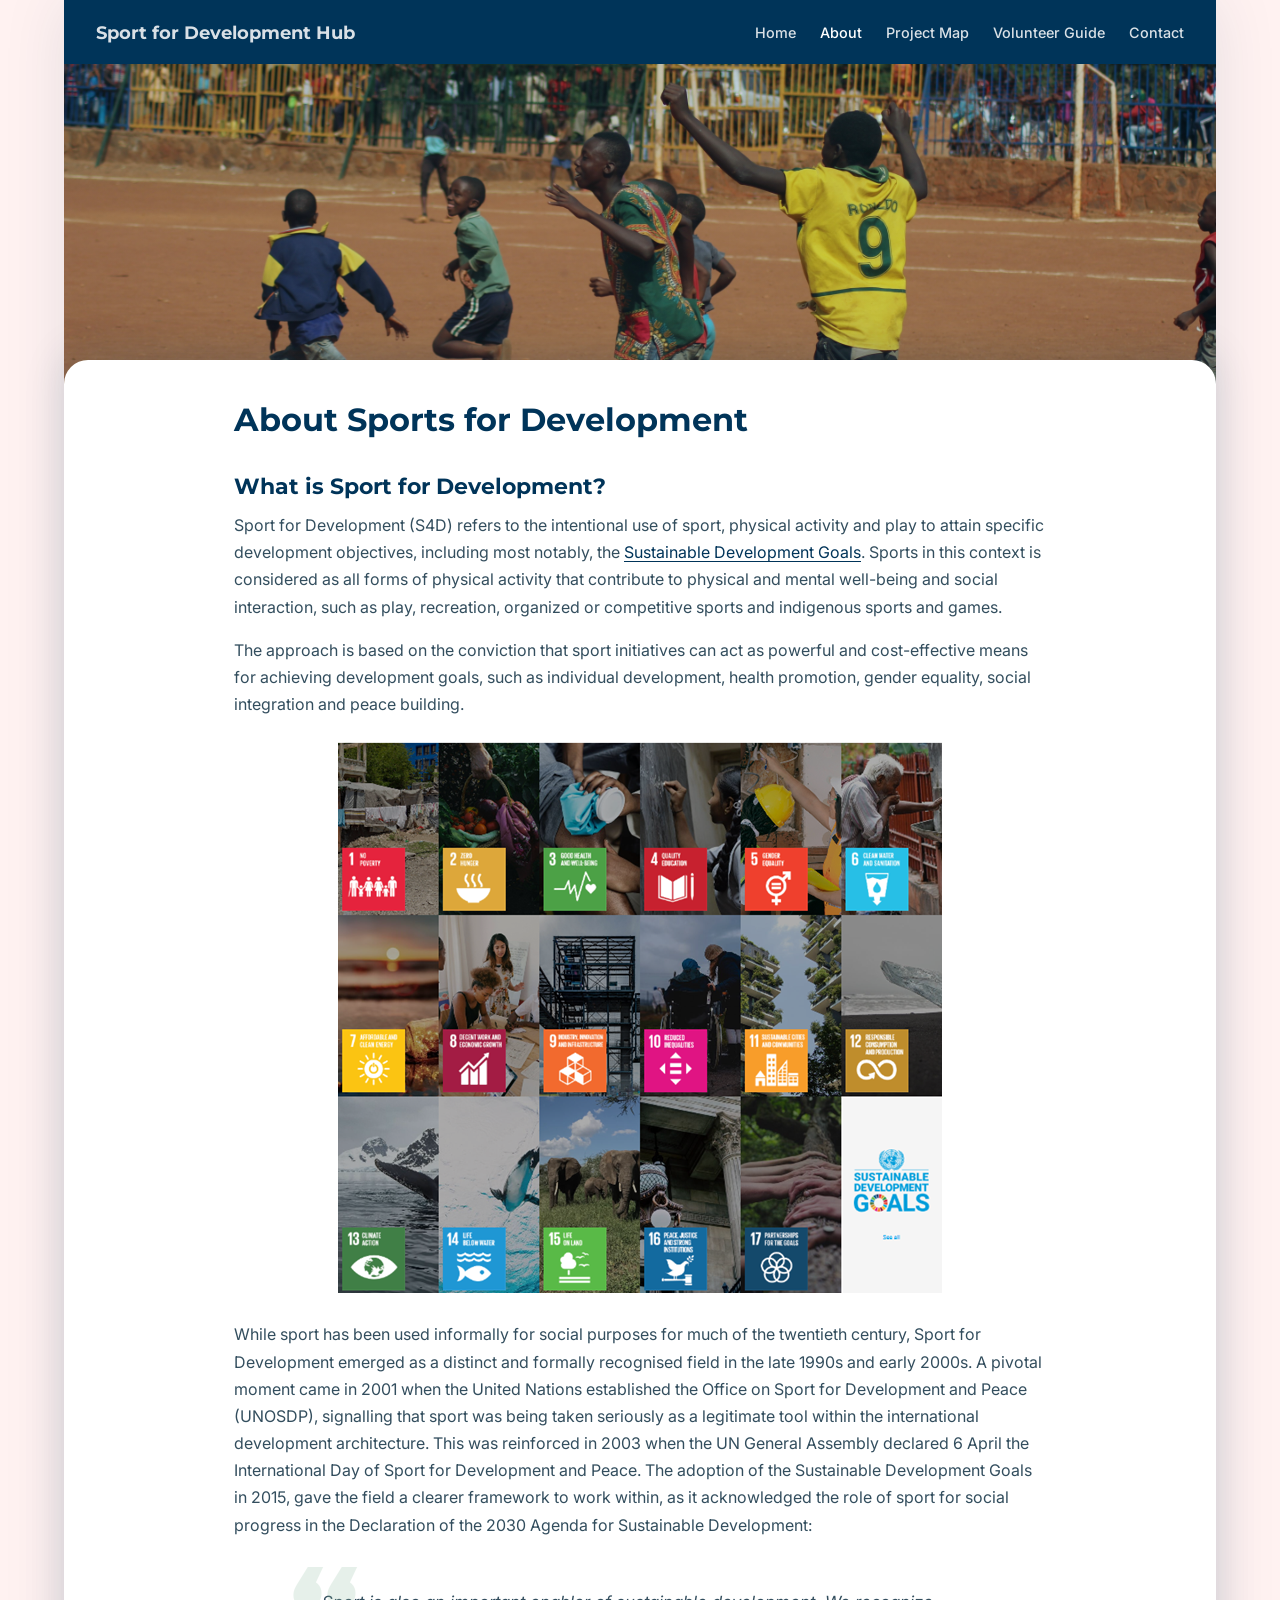
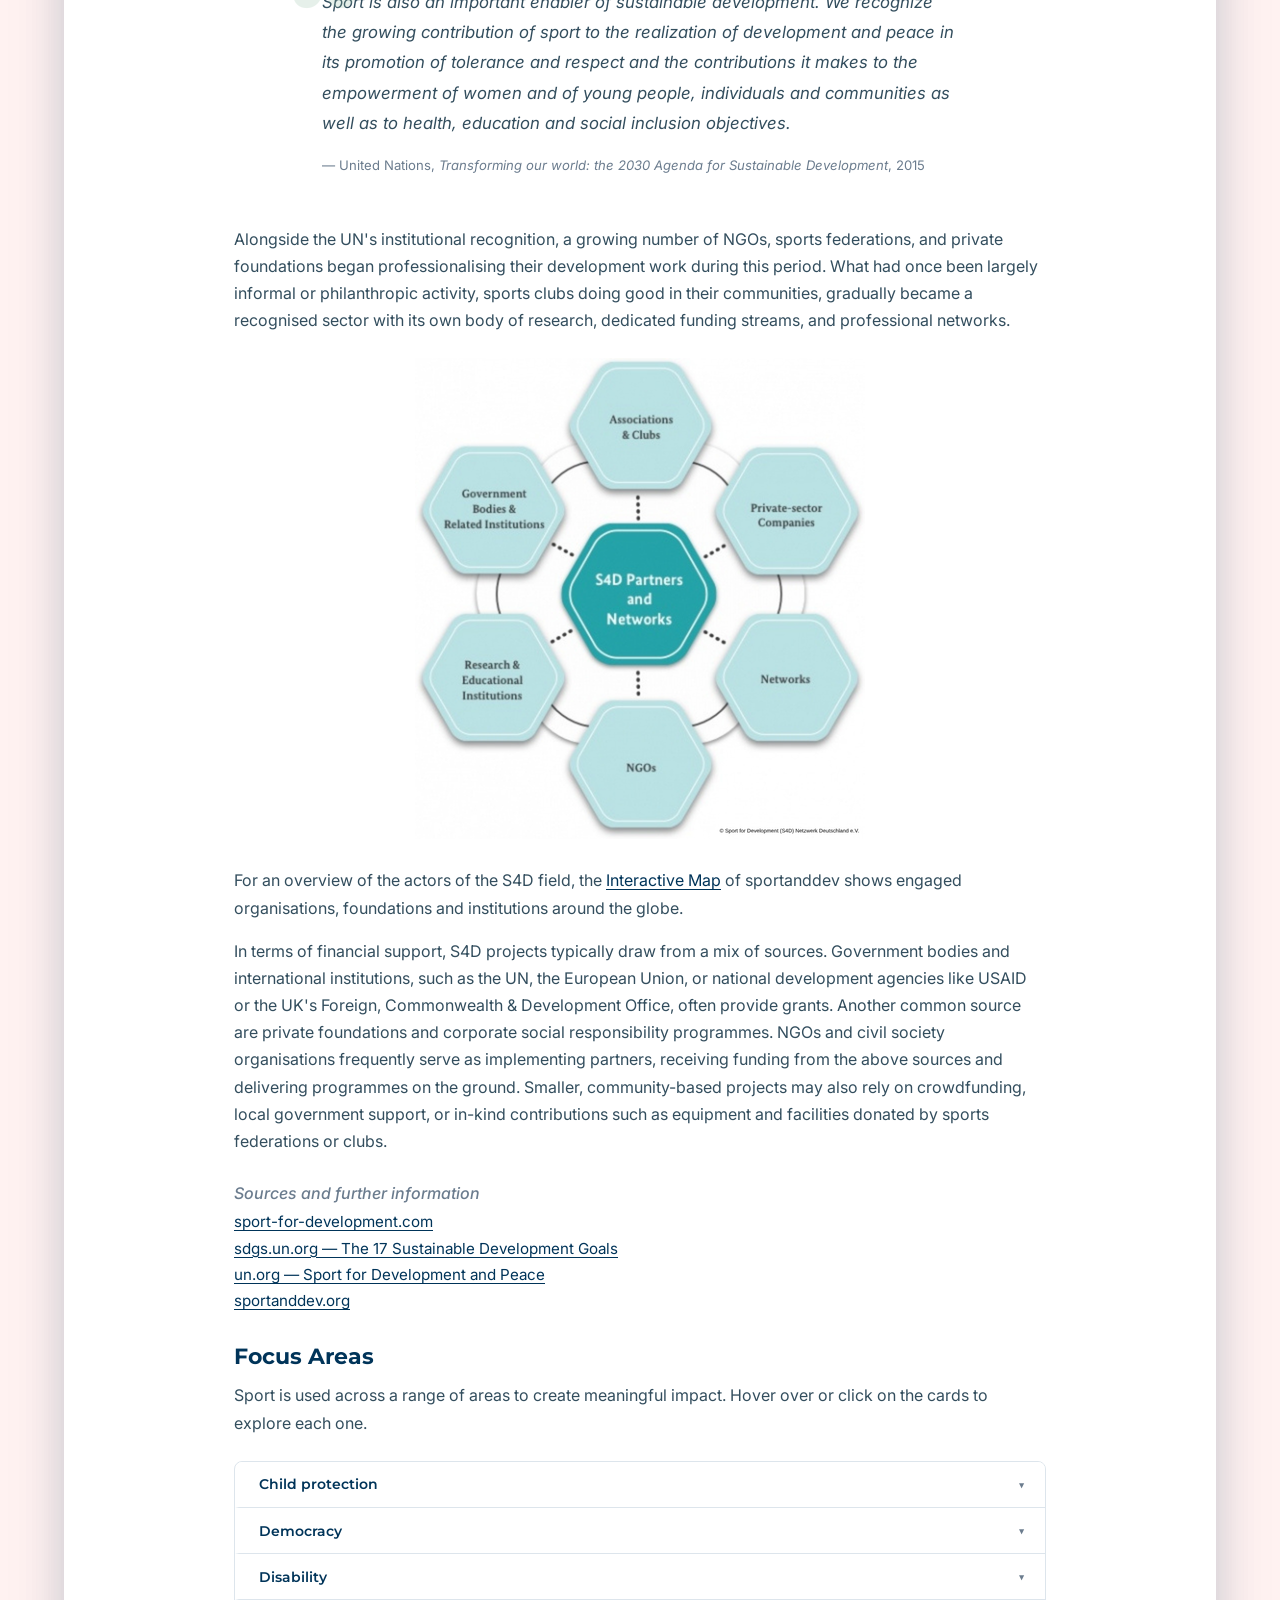
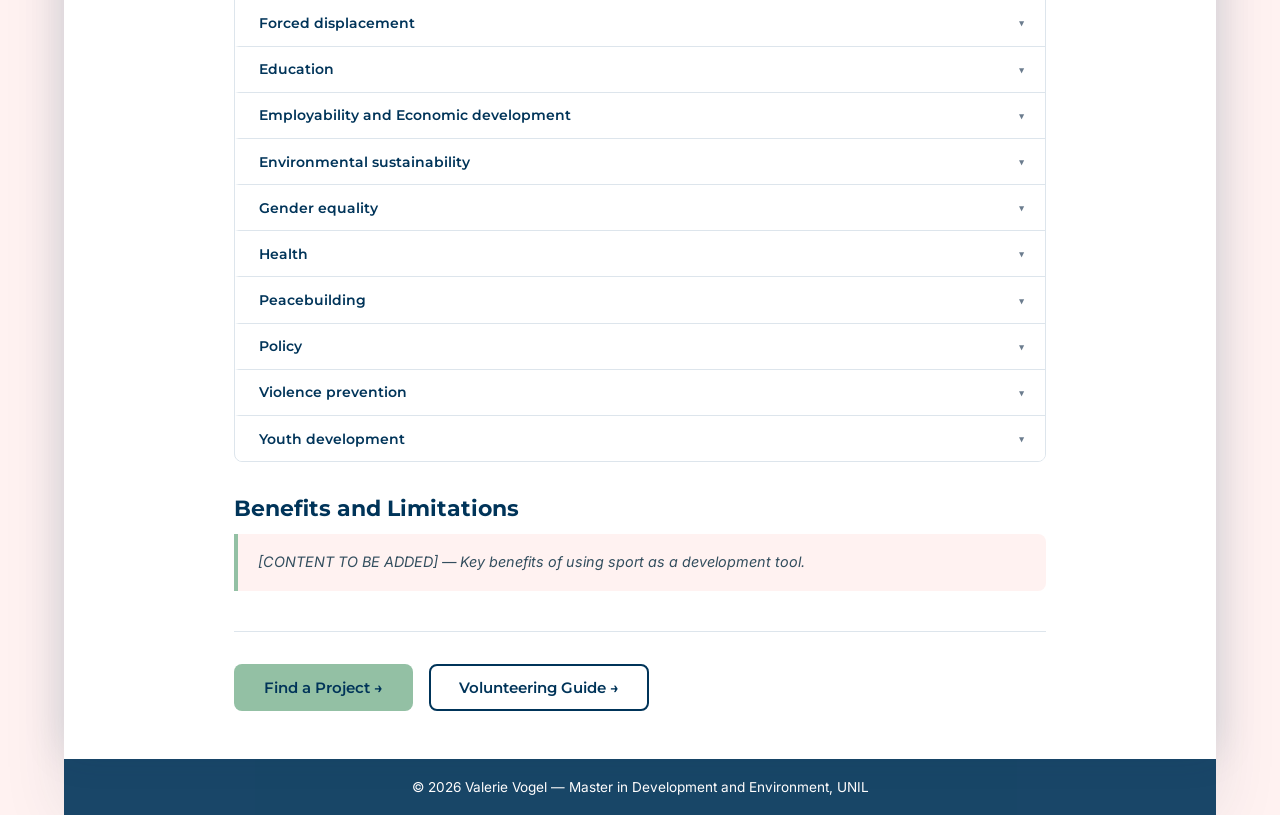
==== commit 4d2d2870: "changed icons to accordion" ====
--- a/src/about.html
+++ b/src/about.html
@@ -84,249 +84,125 @@
 
     <section aria-labelledby="topics-heading">
       <h2 id="topics-heading">Focus Areas</h2>
-      <p class="introduction-text">Sport is used across a range of areas to create meaningful impact. Hover over or click the icons to explore each one.</p>
-
-      <div class="hex-grid">
-
-        <!-- Child Protection -->
-        <div class="hex-card" tabindex="0" aria-label="Child Protection">
-          <div class="hex-shape">
-            <div class="hex-inner">
-              <div class="hex-front">
-                <svg viewBox="0 0 40 40" aria-hidden="true">
-                  <path fill="currentColor" d="M20 3L33 9V21C33 29 20 37 20 37C20 37 7 29 7 21V9Z"/>
-                  <circle cx="20" cy="16" r="4.5" fill="white"/>
-                  <path fill="white" d="M13 28C13 22 27 22 27 28Z"/>
-                </svg>
-              </div>
-              <div class="hex-back"><p>Placeholder text for child protection.</p></div>
-            </div>
-          </div>
-          <span class="hex-label">Child Protection</span>
-        </div>
-
-        <!-- Democracy -->
-        <div class="hex-card" tabindex="0" aria-label="Democracy">
-          <div class="hex-shape">
-            <div class="hex-inner">
-              <div class="hex-front">
-                <svg viewBox="0 0 40 40" aria-hidden="true">
-                  <rect x="7" y="18" width="26" height="17" rx="3" fill="currentColor"/>
-                  <rect x="14" y="18" width="12" height="4" rx="2" fill="white"/>
-                  <rect x="15" y="7" width="10" height="13" rx="2.5" fill="white"/>
-                  <path fill="none" stroke="currentColor" stroke-width="2.5" stroke-linecap="round" stroke-linejoin="round" d="M18.5 13.5L20.5 15.5L23.5 11"/>
-                </svg>
-              </div>
-              <div class="hex-back"><p>Placeholder text for democracy.</p></div>
-            </div>
-          </div>
-          <span class="hex-label">Democracy</span>
-        </div>
-
-        <!-- Disability -->
-        <div class="hex-card" tabindex="0" aria-label="Disability">
-          <div class="hex-shape">
-            <div class="hex-inner">
-              <div class="hex-front">
-                <svg viewBox="0 0 40 40" aria-hidden="true">
-                  <circle cx="28" cy="7" r="4" fill="currentColor"/>
-                  <path fill="none" stroke="currentColor" stroke-width="3" stroke-linecap="round" stroke-linejoin="round" d="M28 11L25 20H18"/>
-                  <path fill="none" stroke="currentColor" stroke-width="3" stroke-linecap="round" d="M27 14L33 18"/>
-                  <path fill="none" stroke="currentColor" stroke-width="3" stroke-linecap="round" d="M25 20L30 27"/>
-                  <circle cx="19" cy="31" r="9" fill="none" stroke="currentColor" stroke-width="3"/>
-                  <circle cx="19" cy="31" r="3" fill="currentColor"/>
-                </svg>
-              </div>
-              <div class="hex-back"><p>Placeholder text for disability.</p></div>
-            </div>
-          </div>
-          <span class="hex-label">Disability</span>
-        </div>
-
-        <!-- Forced Displacement -->
-        <div class="hex-card" tabindex="0" aria-label="Forced Displacement">
-          <div class="hex-shape">
-            <div class="hex-inner">
-              <div class="hex-front">
-                <svg viewBox="0 0 40 40" aria-hidden="true">
-                  <circle cx="19" cy="8" r="4" fill="currentColor"/>
-                  <circle cx="30" cy="9" r="5" fill="currentColor"/>
-                  <path fill="none" stroke="currentColor" stroke-width="3" stroke-linecap="round" d="M20 12L29 9"/>
-                  <path fill="none" stroke="currentColor" stroke-width="3.5" stroke-linecap="round" d="M19 12L17 22"/>
-                  <path fill="none" stroke="currentColor" stroke-width="3.5" stroke-linecap="round" d="M17 22L13 33M17 22L22 31"/>
-                  <path fill="none" stroke="currentColor" stroke-width="3" stroke-linecap="round" d="M19 15L14 19"/>
-                </svg>
-              </div>
-              <div class="hex-back"><p>Placeholder text for forced displacement.</p></div>
-            </div>
-          </div>
-          <span class="hex-label">Forced Displacement</span>
-        </div>
-
-        <!-- Education -->
-        <div class="hex-card" tabindex="0" aria-label="Education">
-          <div class="hex-shape">
-            <div class="hex-inner">
-              <div class="hex-front">
-                <svg viewBox="0 0 40 40" aria-hidden="true">
-                  <path fill="currentColor" d="M20 11C20 11 8 13 8 21V33H20V11Z"/>
-                  <path fill="currentColor" d="M20 11C20 11 32 13 32 21V33H20V11Z"/>
-                  <rect x="19" y="11" width="2" height="22" rx="1" fill="white"/>
-                  <rect x="10" y="20" width="8" height="2.5" rx="1.25" fill="white"/>
-                  <rect x="10" y="25" width="8" height="2.5" rx="1.25" fill="white"/>
-                  <rect x="22" y="20" width="8" height="2.5" rx="1.25" fill="white"/>
-                  <rect x="22" y="25" width="8" height="2.5" rx="1.25" fill="white"/>
-                </svg>
-              </div>
-              <div class="hex-back"><p>Placeholder text for education.</p></div>
-            </div>
-          </div>
-          <span class="hex-label">Education</span>
-        </div>
-
-        <!-- Employability -->
-        <div class="hex-card" tabindex="0" aria-label="Employability and Economic Development">
-          <div class="hex-shape">
-            <div class="hex-inner">
-              <div class="hex-front">
-                <svg viewBox="0 0 40 40" aria-hidden="true">
-                  <rect x="5" y="15" width="30" height="20" rx="3" fill="currentColor"/>
-                  <path fill="none" stroke="currentColor" stroke-width="2.5" stroke-linecap="round" d="M14 15V11Q14 8 20 8Q26 8 26 11V15"/>
-                  <rect x="5" y="23" width="30" height="3" rx="1.5" fill="white"/>
-                  <path fill="none" stroke="white" stroke-width="2.5" stroke-linecap="round" stroke-linejoin="round" d="M20 32V21M16 25L20 21L24 25"/>
-                </svg>
-              </div>
-              <div class="hex-back"><p>Placeholder text for employability.</p></div>
-            </div>
-          </div>
-          <span class="hex-label">Employability &amp; Economic Development</span>
-        </div>
-
-        <!-- Environmental Sustainability -->
-        <div class="hex-card" tabindex="0" aria-label="Environmental Sustainability">
-          <div class="hex-shape">
-            <div class="hex-inner">
-              <div class="hex-front">
-                <svg viewBox="0 0 40 40" aria-hidden="true">
-                  <ellipse cx="20" cy="35" rx="11" ry="3.5" fill="currentColor" fill-opacity="0.35"/>
-                  <path fill="none" stroke="currentColor" stroke-width="2.5" stroke-linecap="round" d="M20 35Q19.5 27 20 20"/>
-                  <path fill="currentColor" d="M20 27Q13 23 13 15Q17 11 20 24Z"/>
-                  <path fill="currentColor" d="M20 27Q27 23 27 15Q23 11 20 24Z"/>
-                </svg>
-              </div>
-              <div class="hex-back"><p>Placeholder text for environmental sustainability.</p></div>
-            </div>
-          </div>
-          <span class="hex-label">Environmental Sustainability</span>
-        </div>
-
-        <!-- Gender Equality -->
-        <div class="hex-card" tabindex="0" aria-label="Gender Equality">
-          <div class="hex-shape">
-            <div class="hex-inner">
-              <div class="hex-front">
-                <svg viewBox="0 0 40 40" aria-hidden="true">
-                  <circle cx="13" cy="12" r="5.5" fill="currentColor"/>
-                  <rect x="11.5" y="17" width="3" height="8" rx="1.5" fill="currentColor"/>
-                  <rect x="8" y="22" width="10" height="3" rx="1.5" fill="currentColor"/>
-                  <circle cx="27" cy="12" r="5.5" fill="currentColor"/>
-                  <path fill="none" stroke="currentColor" stroke-width="2.5" stroke-linecap="round" stroke-linejoin="round" d="M31 8L36 3M32.5 3H36V6.5"/>
-                  <rect x="12" y="32" width="16" height="3" rx="1.5" fill="currentColor"/>
-                  <rect x="12" y="37" width="16" height="3" rx="1.5" fill="currentColor"/>
-                </svg>
-              </div>
-              <div class="hex-back"><p>Placeholder text for gender equality.</p></div>
-            </div>
-          </div>
-          <span class="hex-label">Gender Equality</span>
-        </div>
-
-        <!-- Health -->
-        <div class="hex-card" tabindex="0" aria-label="Health">
-          <div class="hex-shape">
-            <div class="hex-inner">
-              <div class="hex-front">
-                <svg viewBox="0 0 40 40" aria-hidden="true">
-                  <path fill="currentColor" d="M20 33C18 31 5 23 5 13C5 8 9 5 13 5C16 5 19 7 20 9C21 7 24 5 27 5C31 5 35 8 35 13C35 23 22 31 20 33Z"/>
-                  <path fill="none" stroke="white" stroke-width="2" stroke-linecap="round" stroke-linejoin="round" d="M5 19H10L12 14L15 24L17 18H23L25 14L28 24L30 19H35"/>
-                </svg>
-              </div>
-              <div class="hex-back"><p>Placeholder text for health.</p></div>
-            </div>
-          </div>
-          <span class="hex-label">Health</span>
-        </div>
-
-        <!-- Peacebuilding -->
-        <div class="hex-card" tabindex="0" aria-label="Peacebuilding">
-          <div class="hex-shape">
-            <div class="hex-inner">
-              <div class="hex-front">
-                <svg viewBox="0 0 40 40" aria-hidden="true">
-                  <circle cx="20" cy="20" r="15" fill="none" stroke="currentColor" stroke-width="4"/>
-                  <path fill="none" stroke="currentColor" stroke-width="4" stroke-linecap="round" d="M20 5V35M20 20L8 27M20 20L32 27"/>
-                </svg>
-              </div>
-              <div class="hex-back"><p>Placeholder text for peacebuilding.</p></div>
-            </div>
-          </div>
-          <span class="hex-label">Peacebuilding</span>
-        </div>
-
-        <!-- Policy -->
-        <div class="hex-card" tabindex="0" aria-label="Policy">
-          <div class="hex-shape">
-            <div class="hex-inner">
-              <div class="hex-front">
-                <svg viewBox="0 0 40 40" aria-hidden="true">
-                  <path fill="currentColor" d="M8 4H26L32 10V36H8Z"/>
-                  <path fill="white" fill-opacity="0.55" d="M26 4V10H32Z"/>
-                  <rect x="12" y="17" width="16" height="2.5" rx="1.25" fill="white"/>
-                  <rect x="12" y="22" width="16" height="2.5" rx="1.25" fill="white"/>
-                  <rect x="12" y="27" width="10" height="2.5" rx="1.25" fill="white"/>
-                  <circle cx="27" cy="31" r="7" fill="white"/>
-                  <circle cx="27" cy="31" r="4.5" fill="none" stroke="currentColor" stroke-width="1.5"/>
-                  <circle cx="27" cy="31" r="1.5" fill="currentColor"/>
-                </svg>
-              </div>
-              <div class="hex-back"><p>Placeholder text for policy.</p></div>
-            </div>
-          </div>
-          <span class="hex-label">Policy</span>
-        </div>
-
-        <!-- Violence Prevention -->
-        <div class="hex-card" tabindex="0" aria-label="Violence Prevention">
-          <div class="hex-shape">
-            <div class="hex-inner">
-              <div class="hex-front">
-                <svg viewBox="0 0 40 40" aria-hidden="true">
-                  <path fill="currentColor" d="M20 4L33 9V21C33 29 20 36 20 36C20 36 7 29 7 21V9Z"/>
-                  <path fill="none" stroke="white" stroke-width="3.5" stroke-linecap="round" d="M14 15L26 27M26 15L14 27"/>
-                </svg>
-              </div>
-              <div class="hex-back"><p>Placeholder text for violence prevention.</p></div>
-            </div>
-          </div>
-          <span class="hex-label">Violence Prevention</span>
-        </div>
-
-        <!-- Youth Development -->
-        <div class="hex-card" tabindex="0" aria-label="Youth Development">
-          <div class="hex-shape">
-            <div class="hex-inner">
-              <div class="hex-front">
-                <svg viewBox="0 0 40 40" aria-hidden="true">
-                  <circle cx="20" cy="7" r="4" fill="currentColor"/>
-                  <path fill="none" stroke="currentColor" stroke-width="3.5" stroke-linecap="round" d="M9 8L20 16L31 8"/>
-                  <path fill="none" stroke="currentColor" stroke-width="3.5" stroke-linecap="round" d="M20 16V27"/>
-                  <path fill="none" stroke="currentColor" stroke-width="3.5" stroke-linecap="round" d="M20 27L15 37M20 27L25 37"/>
-                </svg>
-              </div>
-              <div class="hex-back"><p>Placeholder text for youth development.</p></div>
-            </div>
-          </div>
-          <span class="hex-label">Youth Development</span>
+      <p class="introduction-text">Sport is used across a range of areas to create meaningful impact. Hover over or click on the cards to explore each one.</p>
+
+      <div class="accordion" id="focus-accordion">
+
+        <div class="accordion-item">
+          <button class="accordion-trigger" aria-expanded="false" aria-controls="panel-child-protection">
+            Child protection <span class="accordion-icon">&#9660;</span>
+          </button>
+          <div class="accordion-panel" id="panel-child-protection" role="region">
+            <div class="accordion-panel-inner"><p>Placeholder text</p></div>
+          </div>
+        </div>
+
+        <div class="accordion-item">
+          <button class="accordion-trigger" aria-expanded="false" aria-controls="panel-democracy">
+            Democracy <span class="accordion-icon">&#9660;</span>
+          </button>
+          <div class="accordion-panel" id="panel-democracy" role="region">
+            <div class="accordion-panel-inner"><p>Placeholder text</p></div>
+          </div>
+        </div>
+
+        <div class="accordion-item">
+          <button class="accordion-trigger" aria-expanded="false" aria-controls="panel-disability">
+            Disability <span class="accordion-icon">&#9660;</span>
+          </button>
+          <div class="accordion-panel" id="panel-disability" role="region">
+            <div class="accordion-panel-inner"><p>Placeholder text</p></div>
+          </div>
+        </div>
+
+        <div class="accordion-item">
+          <button class="accordion-trigger" aria-expanded="false" aria-controls="panel-forced-displacement">
+            Forced displacement <span class="accordion-icon">&#9660;</span>
+          </button>
+          <div class="accordion-panel" id="panel-forced-displacement" role="region">
+            <div class="accordion-panel-inner"><p>Placeholder text</p></div>
+          </div>
+        </div>
+
+        <div class="accordion-item">
+          <button class="accordion-trigger" aria-expanded="false" aria-controls="panel-education">
+            Education <span class="accordion-icon">&#9660;</span>
+          </button>
+          <div class="accordion-panel" id="panel-education" role="region">
+            <div class="accordion-panel-inner"><p>Placeholder text</p></div>
+          </div>
+        </div>
+
+        <div class="accordion-item">
+          <button class="accordion-trigger" aria-expanded="false" aria-controls="panel-employability">
+            Employability and Economic development <span class="accordion-icon">&#9660;</span>
+          </button>
+          <div class="accordion-panel" id="panel-employability" role="region">
+            <div class="accordion-panel-inner"><p>Placeholder text</p></div>
+          </div>
+        </div>
+
+        <div class="accordion-item">
+          <button class="accordion-trigger" aria-expanded="false" aria-controls="panel-environment">
+            Environmental sustainability <span class="accordion-icon">&#9660;</span>
+          </button>
+          <div class="accordion-panel" id="panel-environment" role="region">
+            <div class="accordion-panel-inner"><p>Placeholder text</p></div>
+          </div>
+        </div>
+
+        <div class="accordion-item">
+          <button class="accordion-trigger" aria-expanded="false" aria-controls="panel-gender">
+            Gender equality <span class="accordion-icon">&#9660;</span>
+          </button>
+          <div class="accordion-panel" id="panel-gender" role="region">
+            <div class="accordion-panel-inner"><p>Placeholder text</p></div>
+          </div>
+        </div>
+
+        <div class="accordion-item">
+          <button class="accordion-trigger" aria-expanded="false" aria-controls="panel-health">
+            Health <span class="accordion-icon">&#9660;</span>
+          </button>
+          <div class="accordion-panel" id="panel-health" role="region">
+            <div class="accordion-panel-inner"><p>Placeholder text</p></div>
+          </div>
+        </div>
+
+        <div class="accordion-item">
+          <button class="accordion-trigger" aria-expanded="false" aria-controls="panel-peacebuilding">
+            Peacebuilding <span class="accordion-icon">&#9660;</span>
+          </button>
+          <div class="accordion-panel" id="panel-peacebuilding" role="region">
+            <div class="accordion-panel-inner"><p>Placeholder text</p></div>
+          </div>
+        </div>
+
+        <div class="accordion-item">
+          <button class="accordion-trigger" aria-expanded="false" aria-controls="panel-policy">
+            Policy <span class="accordion-icon">&#9660;</span>
+          </button>
+          <div class="accordion-panel" id="panel-policy" role="region">
+            <div class="accordion-panel-inner"><p>Placeholder text</p></div>
+          </div>
+        </div>
+
+        <div class="accordion-item">
+          <button class="accordion-trigger" aria-expanded="false" aria-controls="panel-violence">
+            Violence prevention <span class="accordion-icon">&#9660;</span>
+          </button>
+          <div class="accordion-panel" id="panel-violence" role="region">
+            <div class="accordion-panel-inner"><p>Placeholder text</p></div>
+          </div>
+        </div>
+
+        <div class="accordion-item">
+          <button class="accordion-trigger" aria-expanded="false" aria-controls="panel-youth">
+            Youth development <span class="accordion-icon">&#9660;</span>
+          </button>
+          <div class="accordion-panel" id="panel-youth" role="region">
+            <div class="accordion-panel-inner"><p>Placeholder text</p></div>
+          </div>
         </div>
 
       </div>
@@ -359,11 +235,12 @@
       toggle.setAttribute('aria-expanded', open);
     });
 
-    // Hex flip: click only on touch devices
-    const isTouch = !window.matchMedia('(hover: hover) and (pointer: fine)').matches;
-    document.querySelectorAll('.hex-card').forEach(card => {
-      card.addEventListener('click', () => {
-        if (isTouch) card.classList.toggle('flipped');
+    document.querySelectorAll('.accordion-trigger').forEach(trigger => {
+      trigger.addEventListener('click', () => {
+        const panel = document.getElementById(trigger.getAttribute('aria-controls'));
+        const isOpen = trigger.getAttribute('aria-expanded') === 'true';
+        trigger.setAttribute('aria-expanded', !isOpen);
+        panel.classList.toggle('open', !isOpen);
       });
     });
   </script>
--- a/src/style/style.css
+++ b/src/style/style.css
@@ -780,6 +780,79 @@
   .hex-back p { font-size: 0.58rem; }
 }
 
+/* ── Focus area accordion (About page) ───────────────── */
+.accordion {
+  margin: 1.5rem 0 2rem;
+  border: 1px solid var(--border);
+  border-radius: var(--radius);
+  overflow: hidden;
+}
+
+.accordion-item + .accordion-item {
+  border-top: 1px solid var(--border);
+}
+
+.accordion-item {
+  border-left: 4px solid transparent;
+  transition: border-color var(--transition);
+}
+
+.accordion-item:has([aria-expanded="true"]) {
+  border-left-color: var(--accent);
+}
+
+.accordion-trigger {
+  width: 100%;
+  display: flex;
+  align-items: center;
+  justify-content: space-between;
+  gap: 1rem;
+  padding: 0.85rem 1.25rem;
+  background: var(--white);
+  color: var(--primary);
+  font-family: 'Montserrat', sans-serif;
+  font-weight: 600;
+  font-size: 0.88rem;
+  border: none;
+  cursor: pointer;
+  text-align: left;
+  transition: background var(--transition);
+}
+
+.accordion-trigger:hover { background: #f4f8fb; }
+
+.accordion-icon {
+  flex-shrink: 0;
+  font-size: 0.75rem;
+  color: var(--muted);
+  transition: transform var(--transition);
+}
+
+.accordion-trigger[aria-expanded="true"] .accordion-icon {
+  transform: rotate(180deg);
+}
+
+.accordion-panel {
+  max-height: 0;
+  overflow: hidden;
+  background: var(--white);
+  transition: max-height 0.3s ease;
+}
+
+.accordion-panel.open { max-height: 600px; }
+
+.accordion-panel-inner {
+  padding: 1rem 1.25rem 1.1rem;
+  border-top: 1px solid var(--border);
+}
+
+.accordion-panel-inner p {
+  margin: 0;
+  color: #334e5e;
+  font-size: 0.95rem;
+  line-height: 1.7;
+}
+
 /* ── Accessibility ────────────────────────────────────── */
 :focus-visible { outline: 3px solid var(--accent); outline-offset: 2px; }
 button:focus-visible, a:focus-visible { border-radius: 3px; }
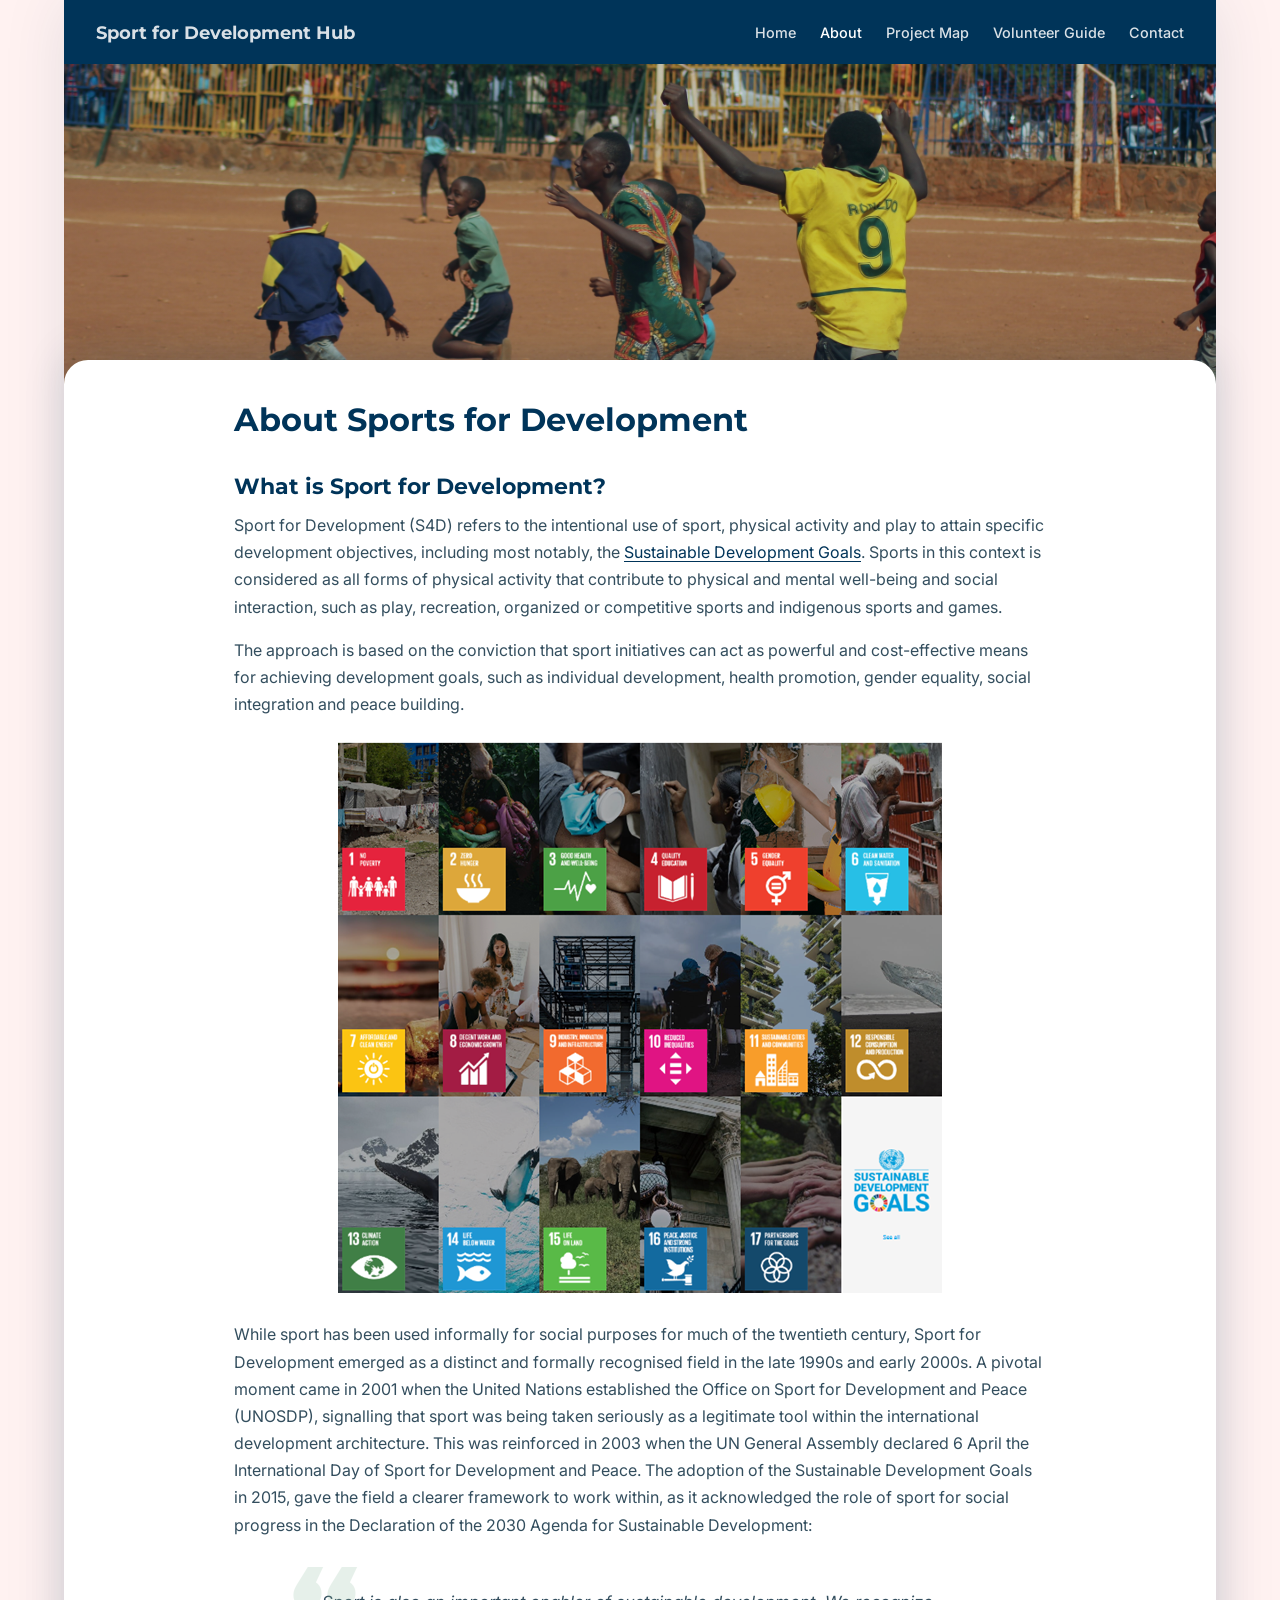
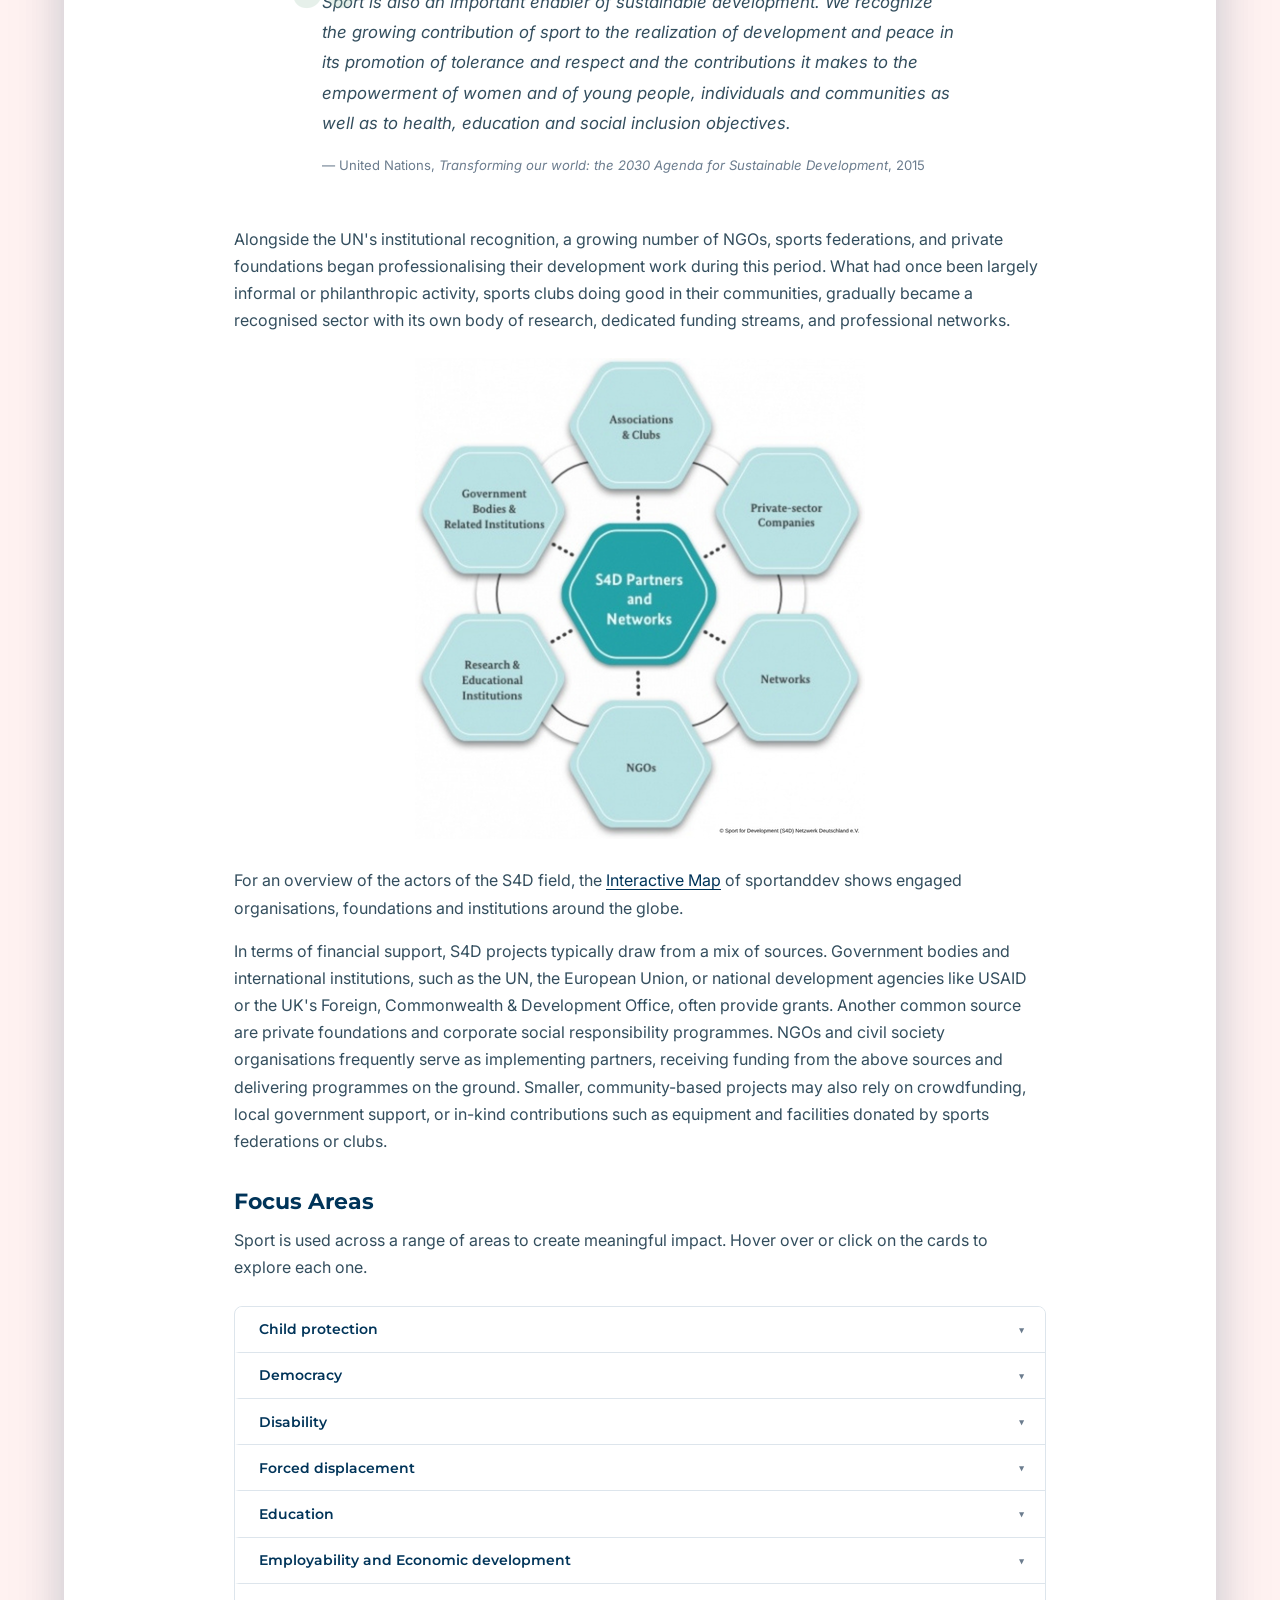
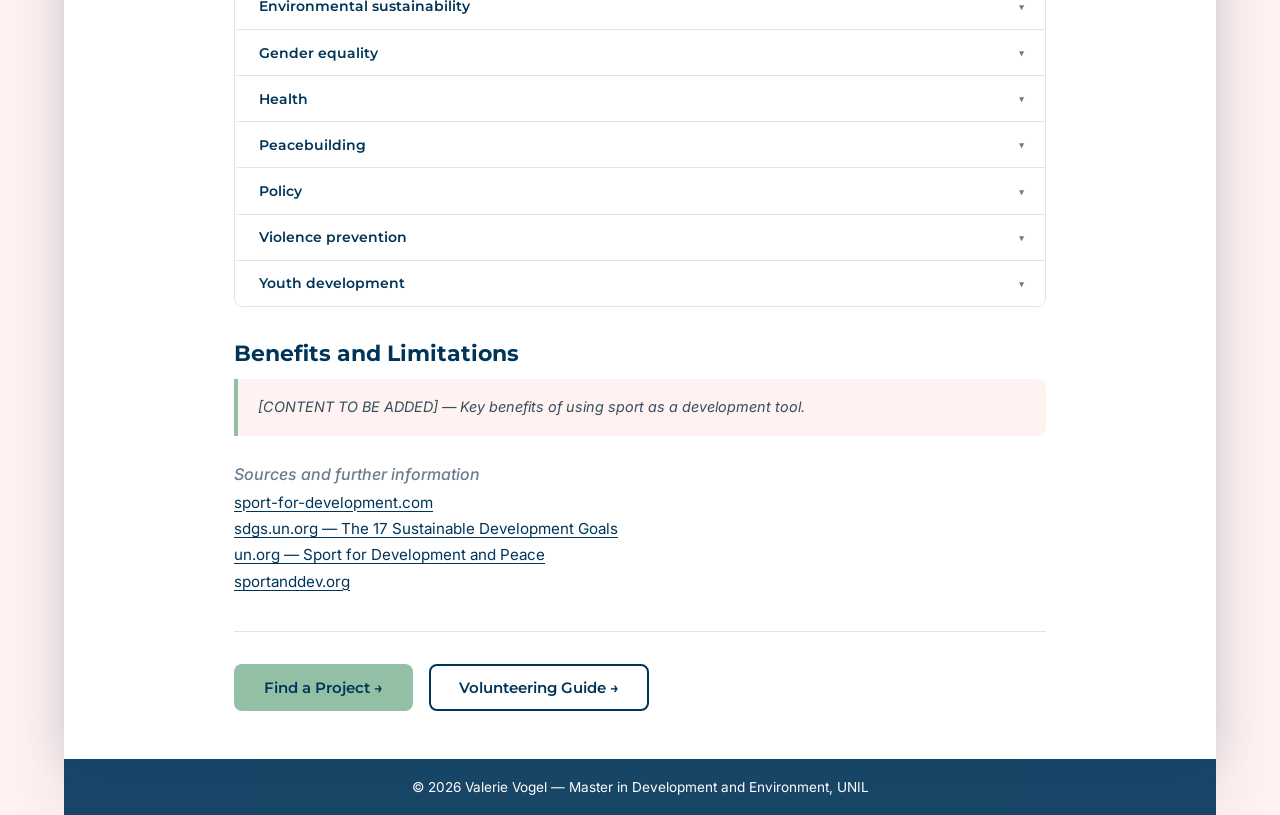
==== commit 3c900fc8: "finalised accordion" ====
--- a/src/about.html
+++ b/src/about.html
@@ -70,16 +70,6 @@
         In terms of financial support, S4D projects typically draw from a mix of sources. Government bodies and international institutions, such as the UN, the European Union, or national development agencies like USAID or the UK's Foreign, Commonwealth & Development Office, often provide grants. Another common source are private foundations and corporate social responsibility programmes. NGOs and civil society organisations frequently serve as implementing partners, receiving funding from the above sources and delivering programmes on the ground. Smaller, community-based projects may also rely on crowdfunding, local government support, or in-kind contributions such as equipment and facilities donated by sports federations or clubs.
       </p>
 
-      <h3 class="section-subhead">Sources and further information</h3>
-
-      <ul class="source-list">
-        <li><a href="https://www.sport-for-development.com/home" target="_blank" rel="noopener">sport-for-development.com</a></li>
-        <li><a href="https://sdgs.un.org/goals" target="_blank" rel="noopener">sdgs.un.org — The 17 Sustainable Development Goals</a></li>
-        <li><a href="https://social.desa.un.org/issues/sport-for-development-and-peace" target="_blank" rel="noopener">un.org — Sport for Development and Peace</a></li>
-        <li><a href="https://www.sportanddev.org/" target="_blank" rel="noopener">sportanddev.org</a></li>
-      </ul>
-
-
       </section>
 
     <section aria-labelledby="topics-heading">
@@ -212,6 +202,15 @@
       <h2 id="benefits-and-limitations-heading">Benefits and Limitations</h2>
       <p class="placeholder-text">[CONTENT TO BE ADDED] — Key benefits of using sport as a development tool.</p>
     </section>
+
+    <h3 class="section-subhead">Sources and further information</h3>
+
+    <ul class="source-list">
+      <li><a href="https://www.sport-for-development.com/home" target="_blank" rel="noopener">sport-for-development.com</a></li>
+      <li><a href="https://sdgs.un.org/goals" target="_blank" rel="noopener">sdgs.un.org — The 17 Sustainable Development Goals</a></li>
+      <li><a href="https://social.desa.un.org/issues/sport-for-development-and-peace" target="_blank" rel="noopener">un.org — Sport for Development and Peace</a></li>
+      <li><a href="https://www.sportanddev.org/" target="_blank" rel="noopener">sportanddev.org</a></li>
+    </ul>
 
     <div class="about-cta">
       <a href="map.html" class="btn btn-primary">Find a Project &rarr;</a>
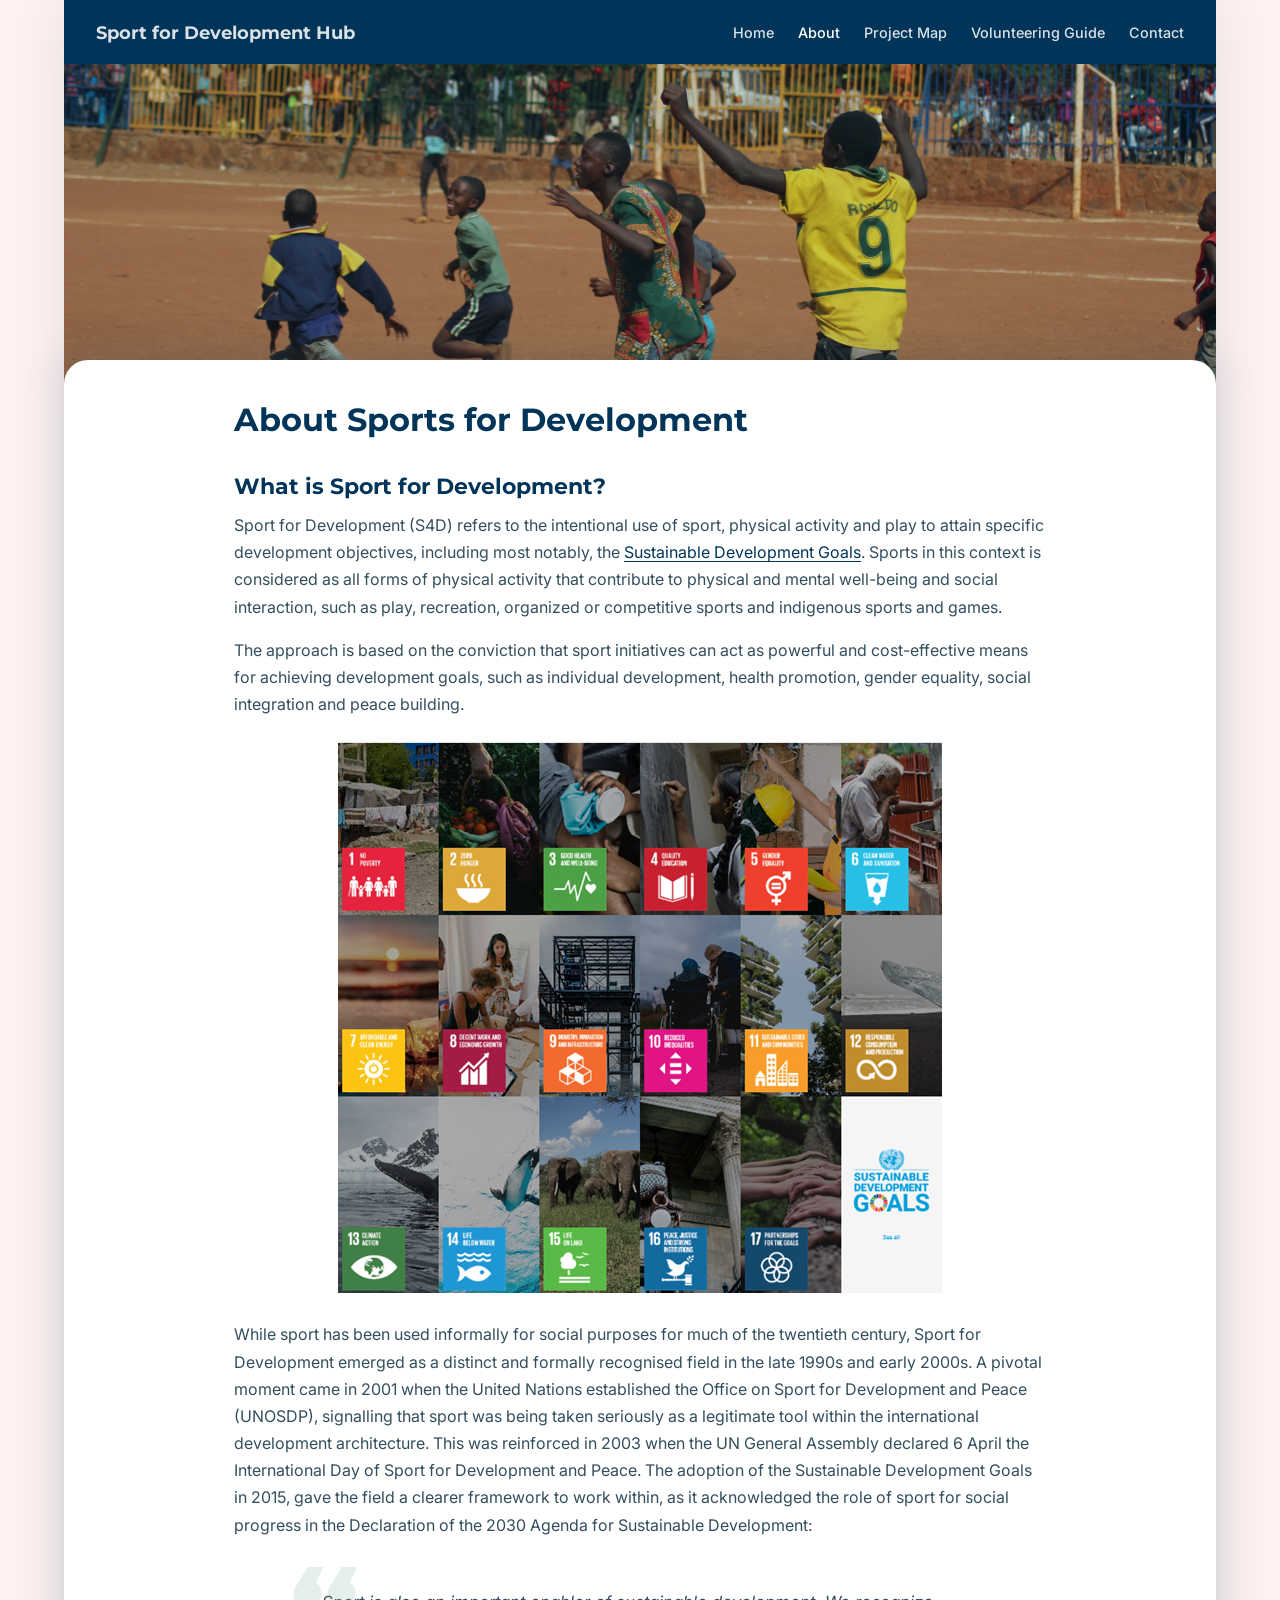
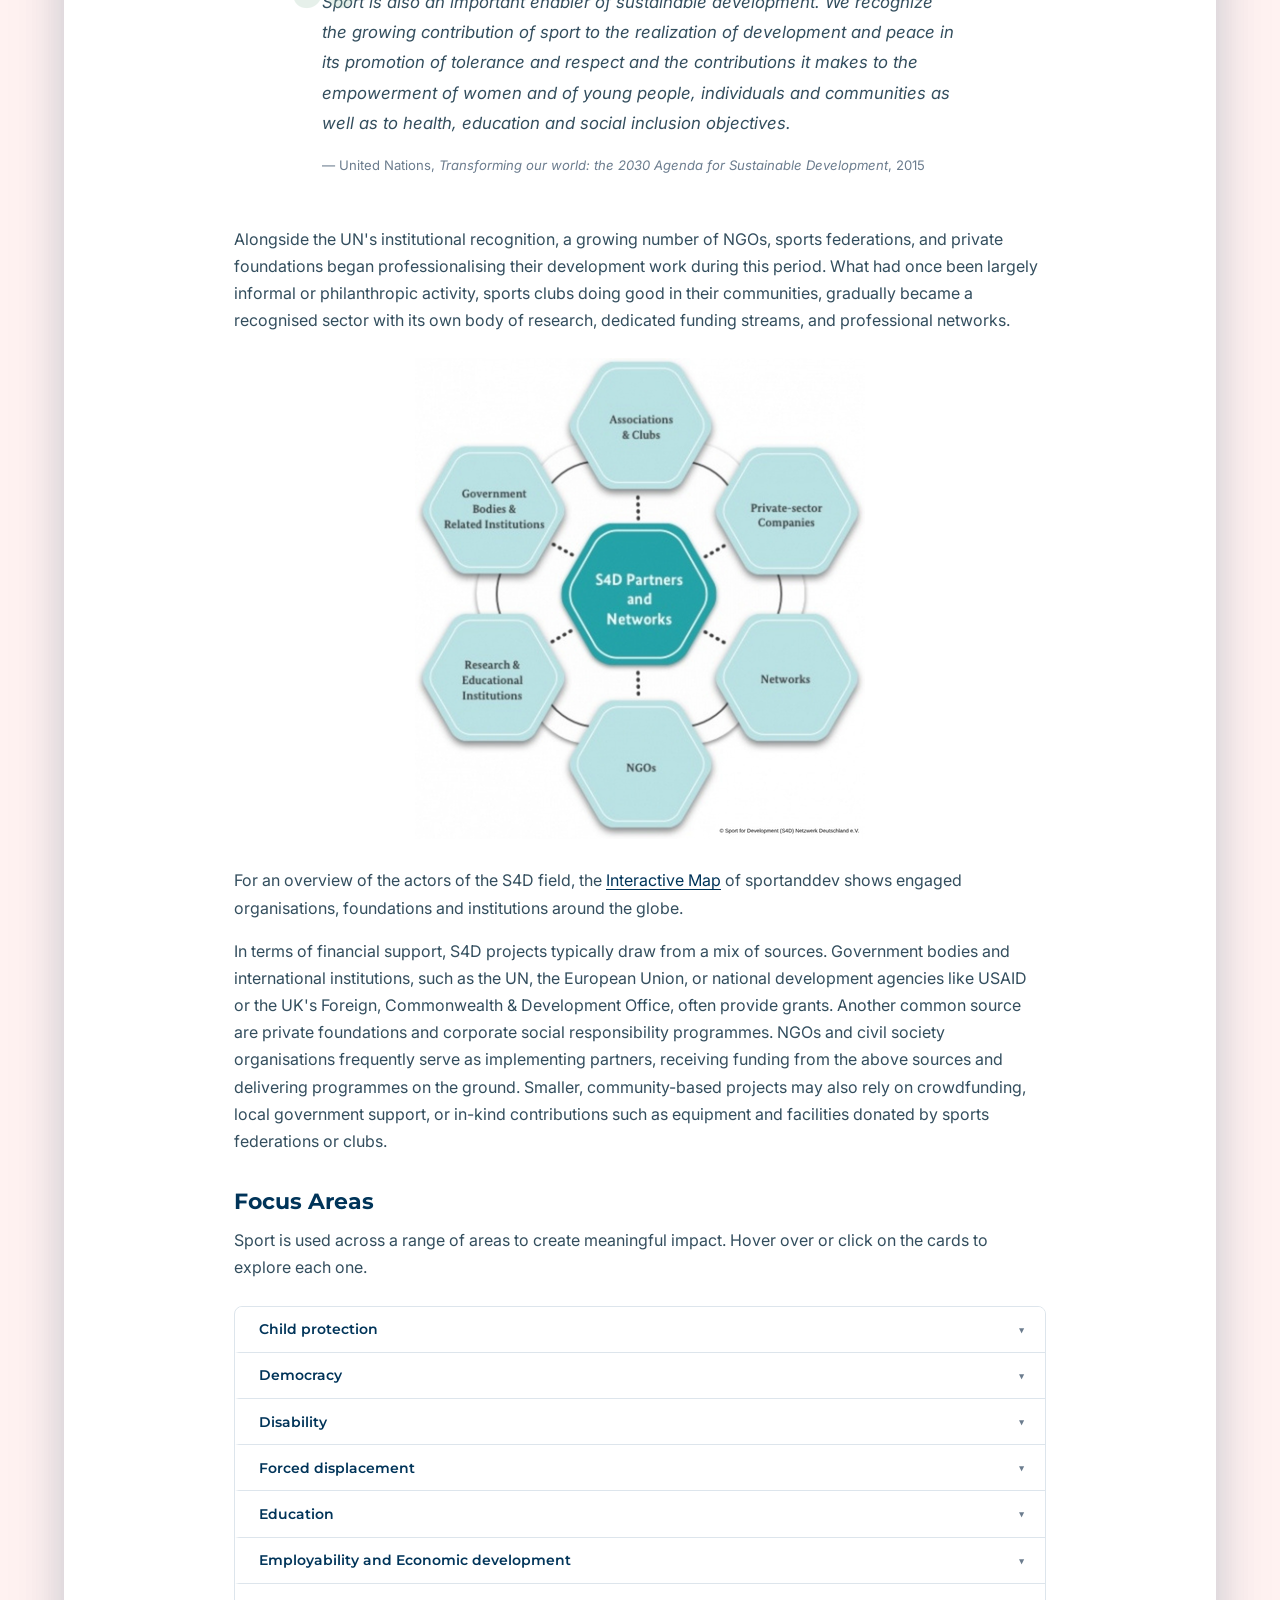
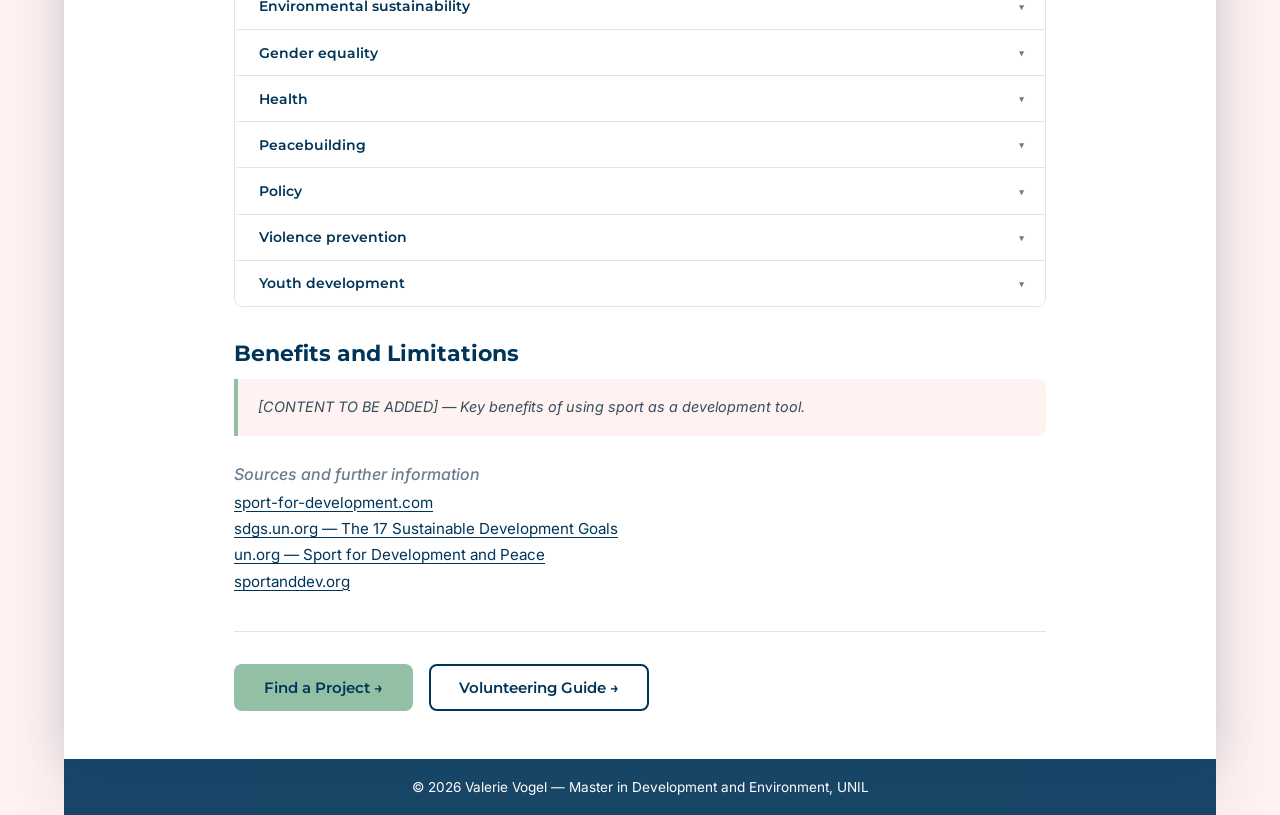
==== commit d4ee5517: "changed to volunteering guide" ====
--- a/src/about.html
+++ b/src/about.html
@@ -17,7 +17,7 @@
       <a href="index.html" role="listitem">Home</a>
       <a href="about.html" class="active" role="listitem">About</a>
       <a href="map.html" role="listitem">Project Map</a>
-      <a href="volunteer.html" role="listitem">Volunteer Guide</a>
+      <a href="volunteer.html" role="listitem">Volunteering Guide</a>
       <a href="contact.html" role="listitem">Contact</a>
     </div>
   </nav>
@@ -31,7 +31,7 @@
     <section aria-labelledby="s4d-heading">
       <h2 id="s4d-heading">What is Sport for Development?</h2>
       <p class="introduction-text">
-        Sport for Development (S4D) refers to the intentional use of sport, physical activity and play to attain specific development objectives, including most notably, the <a href="https://sdgs.un.org/goals">Sustainable Development Goals</a>. Sports in this context is considered as all forms of physical activity that contribute to physical and mental well-being and social interaction, such as play, recreation, organized or competitive sports and indigenous sports and games.
+        Sport for Development (S4D) refers to the intentional use of sport, physical activity and play to attain specific development objectives, including most notably, the <a href="https://sdgs.un.org/goals" target="_blank" rel="noopener">Sustainable Development Goals</a>. Sports in this context is considered as all forms of physical activity that contribute to physical and mental well-being and social interaction, such as play, recreation, organized or competitive sports and indigenous sports and games.
       </p>
       <p class="introduction-text">
        The approach is based on the conviction that sport initiatives can act as powerful and cost-effective means for achieving development goals, such as individual development, health promotion, gender equality, social integration and peace building. 
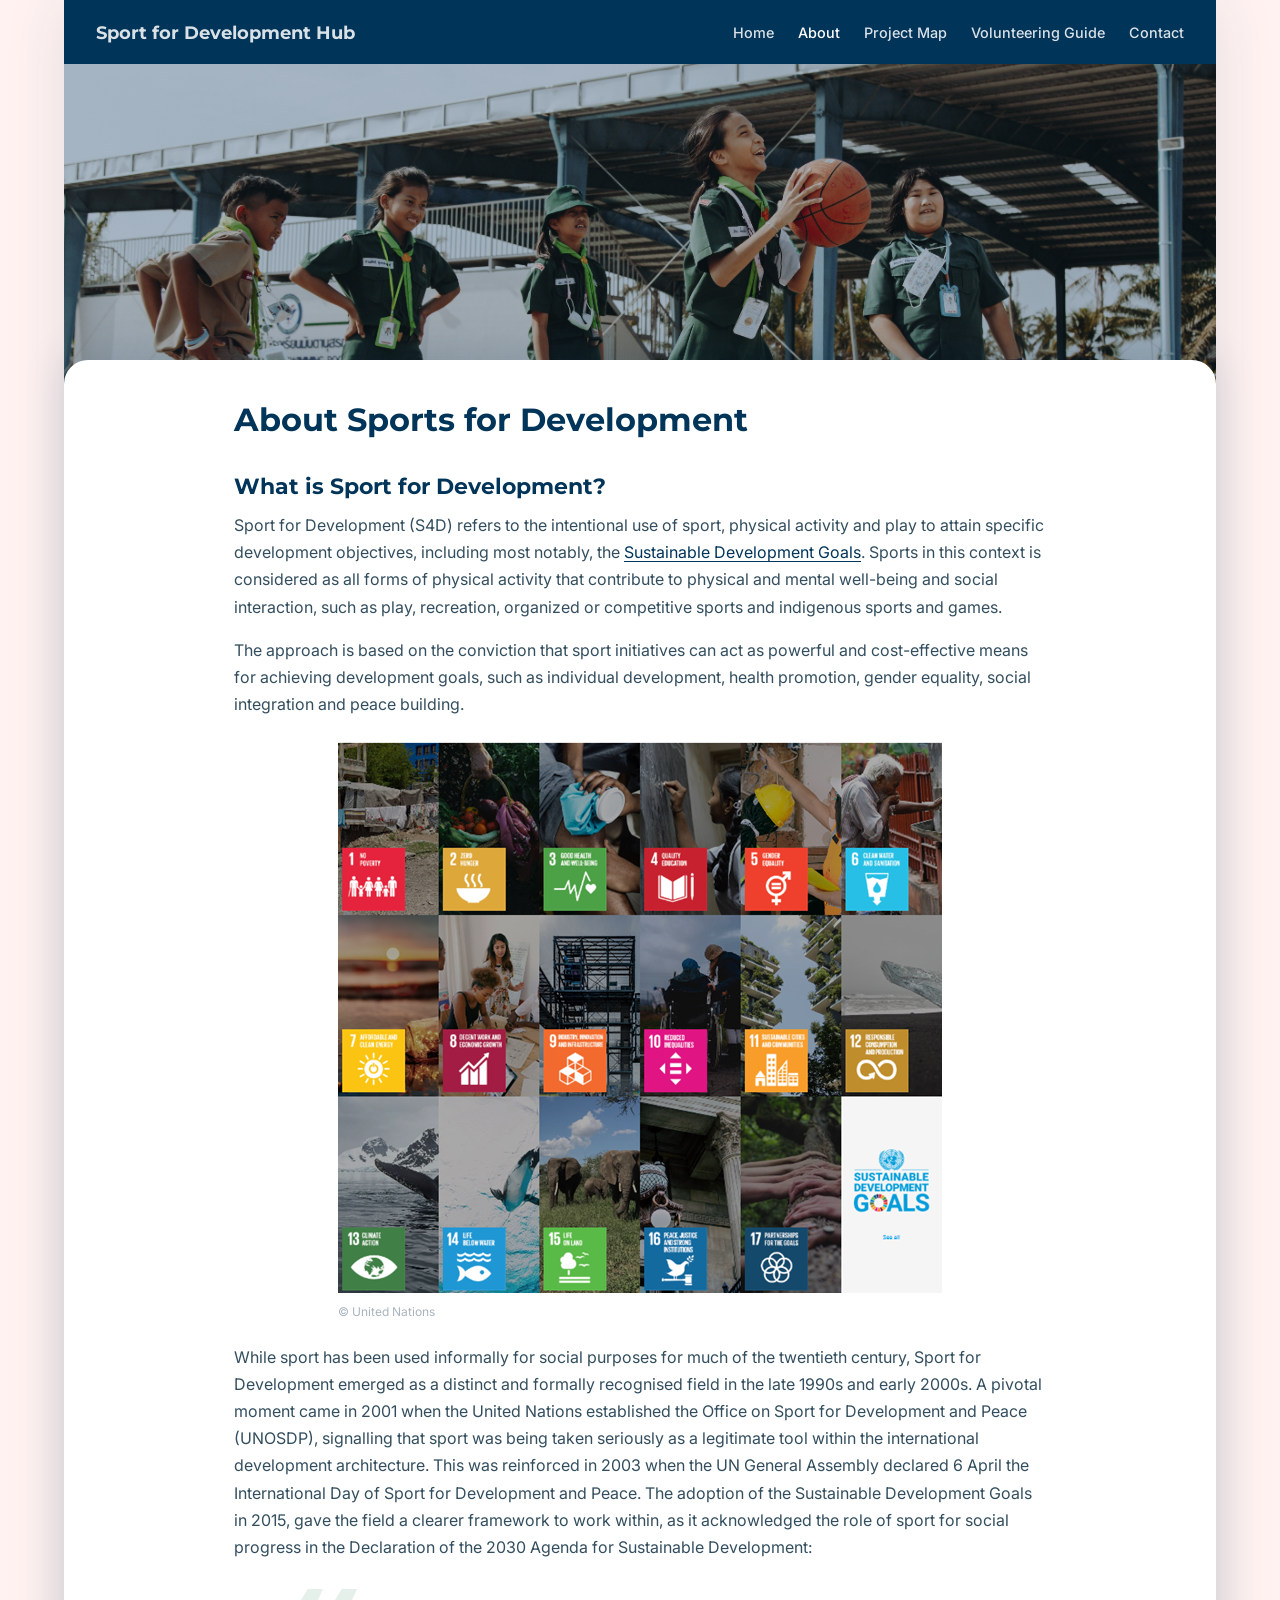
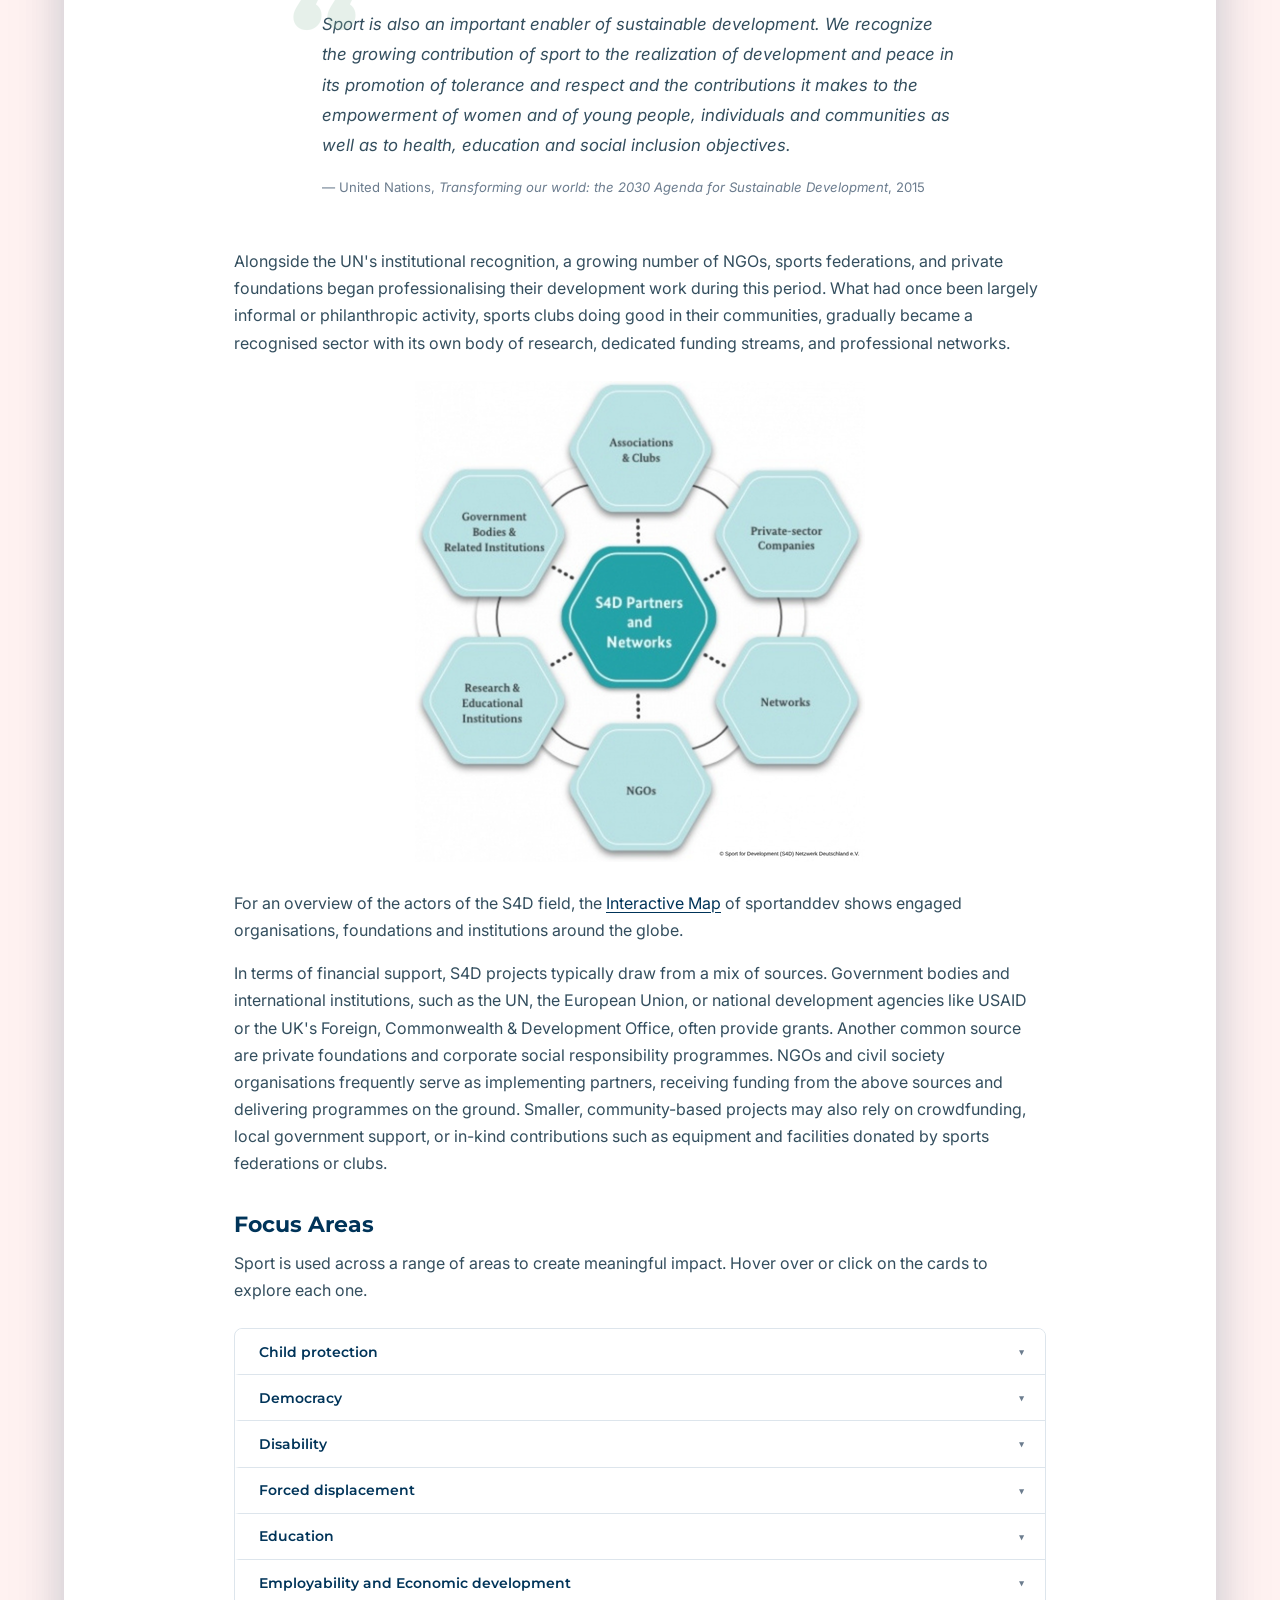
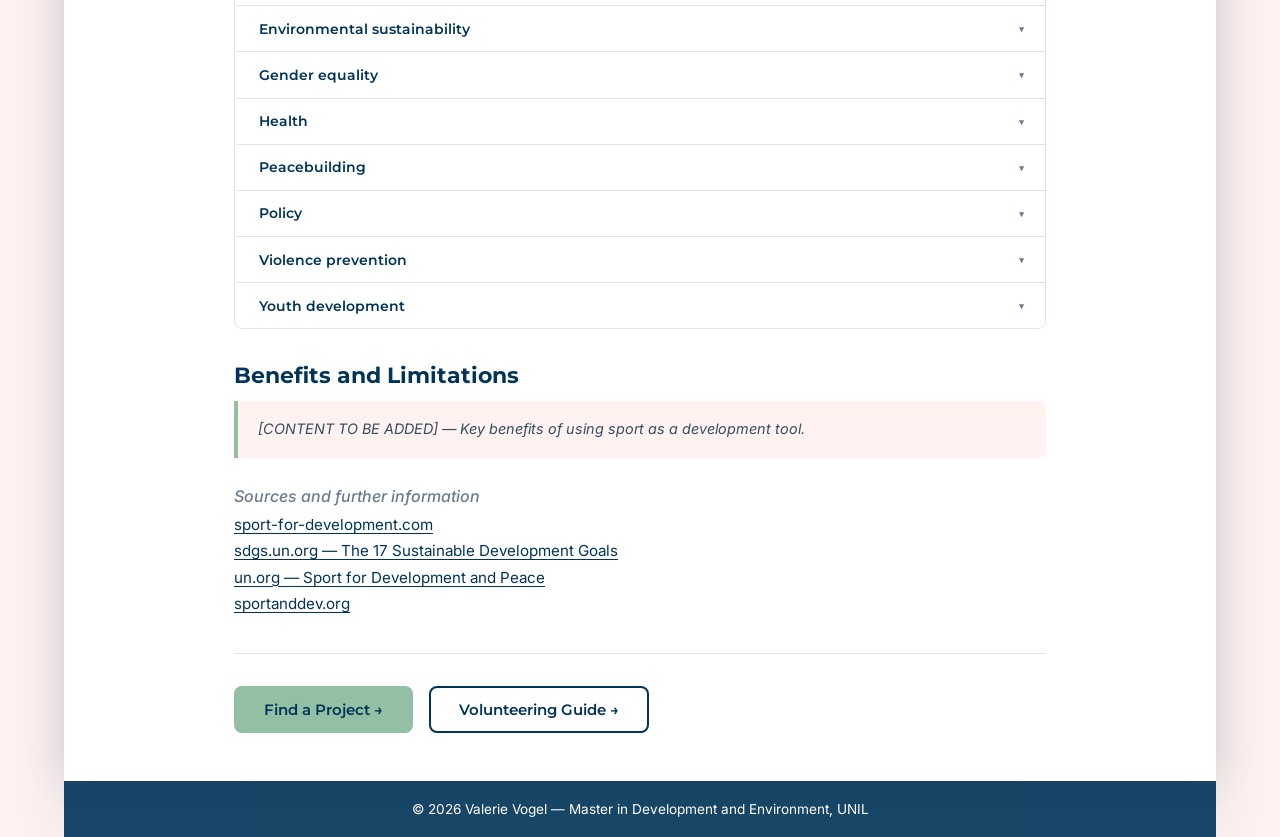
==== commit 357b6eb3: "changed pictures" ====
--- a/src/about.html
+++ b/src/about.html
@@ -22,7 +22,7 @@
     </div>
   </nav>
 
-  <section class="page-hero" aria-hidden="true"></section>
+  <section class="page-hero page-hero--about" aria-hidden="true"></section>
 
   <div class="page-card-wrapper">
   <main class="page-content">
@@ -38,9 +38,12 @@
       </p>
 
       <figure class="about-image">
-        <a href="https://sdgs.un.org/goals" target="_blank" rel="noopener">
-        <img src="assets\about-UN_goals.png" alt="The 17 Sustainable Development Goals">
-        </a>
+        <div class="about-image-inner">
+          <a href="https://sdgs.un.org/goals" target="_blank" rel="noopener">
+            <img src="assets\about-UN_goals.png" alt="The 17 Sustainable Development Goals">
+          </a>
+          <figcaption class="fig-credit">&copy; United Nations</figcaption>
+        </div>
       </figure>
 
       <p class="introduction-text">
--- a/src/style/style.css
+++ b/src/style/style.css
@@ -179,10 +179,36 @@
   padding-top: 2.5rem;
 }
 
+/* ── Per-page hero overrides ──────────────────────────── */
+.page-hero--about {
+  background:
+    linear-gradient(rgba(0,52,89,.20), rgba(0,52,89,.20)),
+    url('../assets/about_page.jpg') 65% 40% / cover no-repeat;
+}
+
+.page-hero--volunteer {
+  background:
+    linear-gradient(rgba(0,52,89,.20), rgba(0,52,89,.20)),
+    url('../assets/volunteering_guide.jpg') center/cover no-repeat;
+}
+
 /* ── About page images ────────────────────────────────── */
 .about-image {
   margin: 1.5rem 0;
   text-align: center;
+}
+
+.about-image-inner {
+  display: inline-block;
+  text-align: left;
+}
+
+/* ── Figure caption / credit ─────────────────────────── */
+.fig-credit {
+  font-size: 0.75rem;
+  color: #aab4be;
+  text-align: left;
+  margin-top: 0.4rem;
 }
 
 /* ── Section sub-heading (text-like) ─────────────────── */
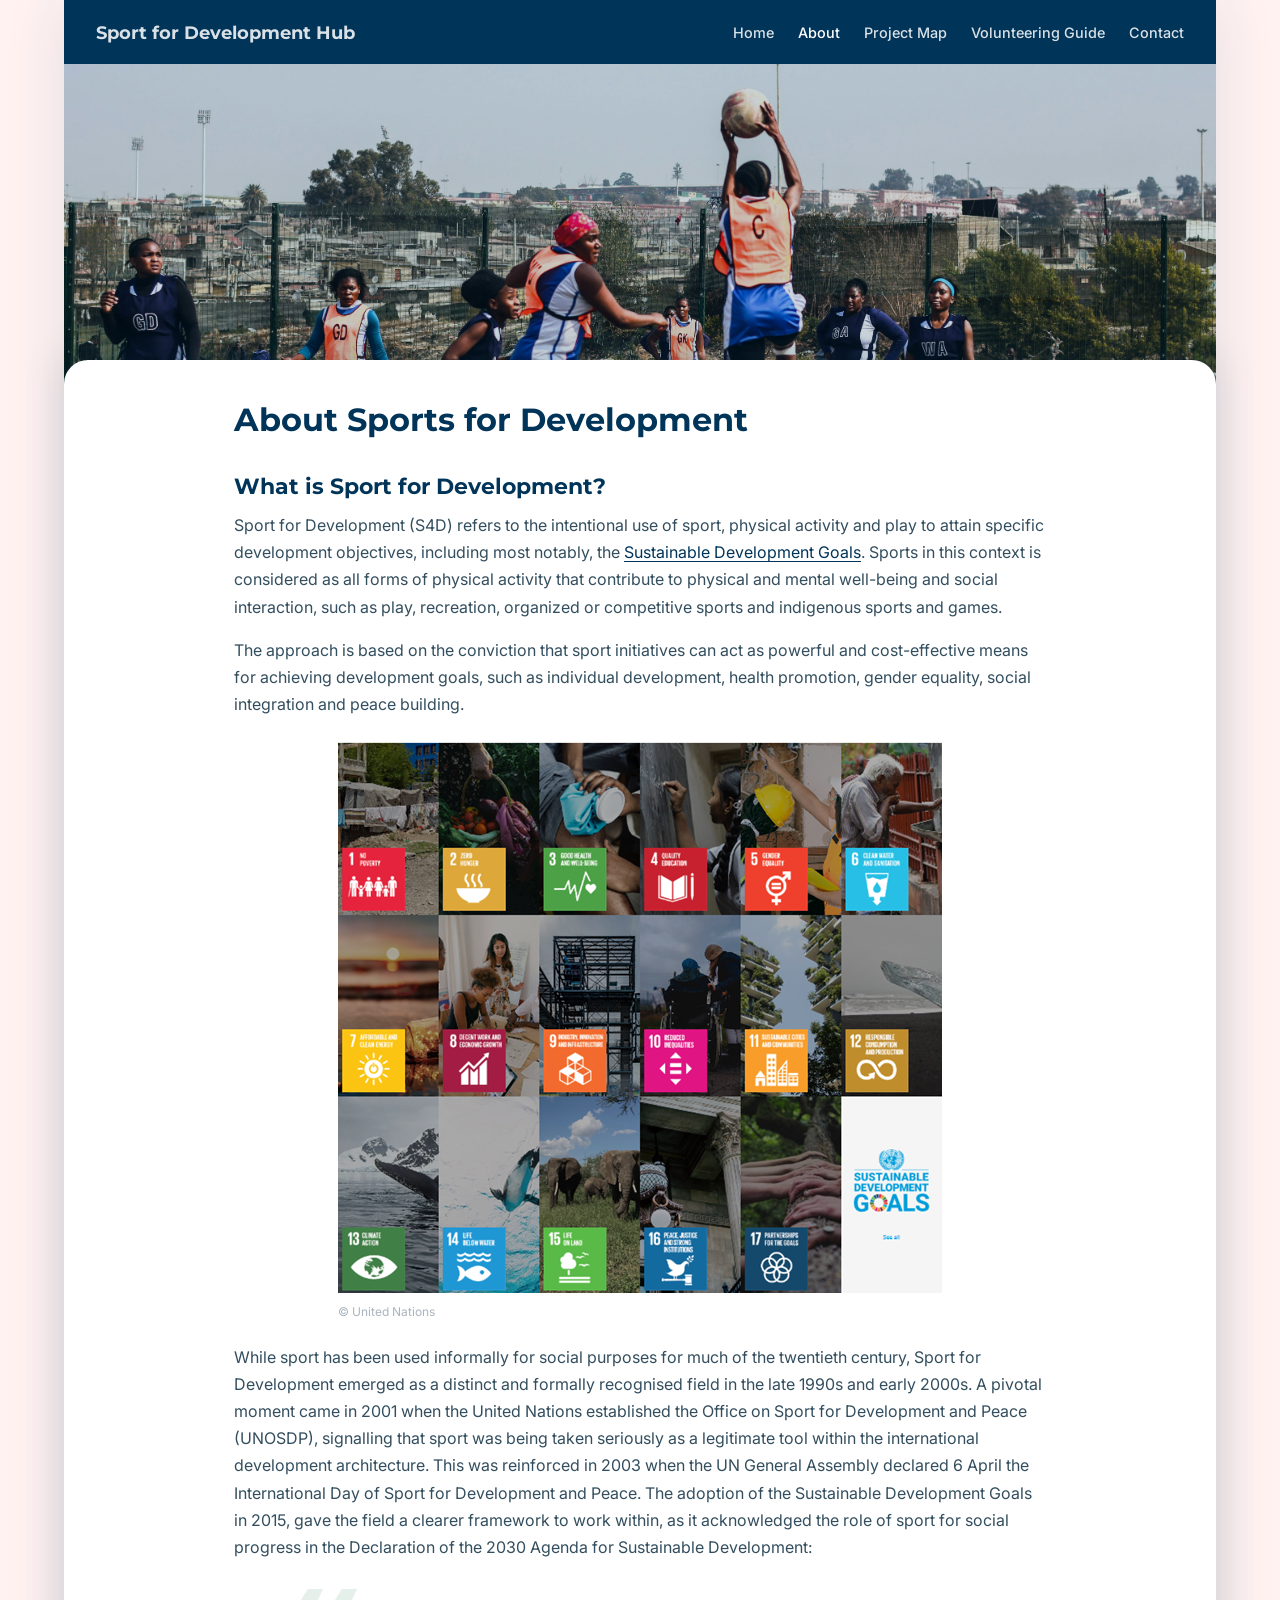
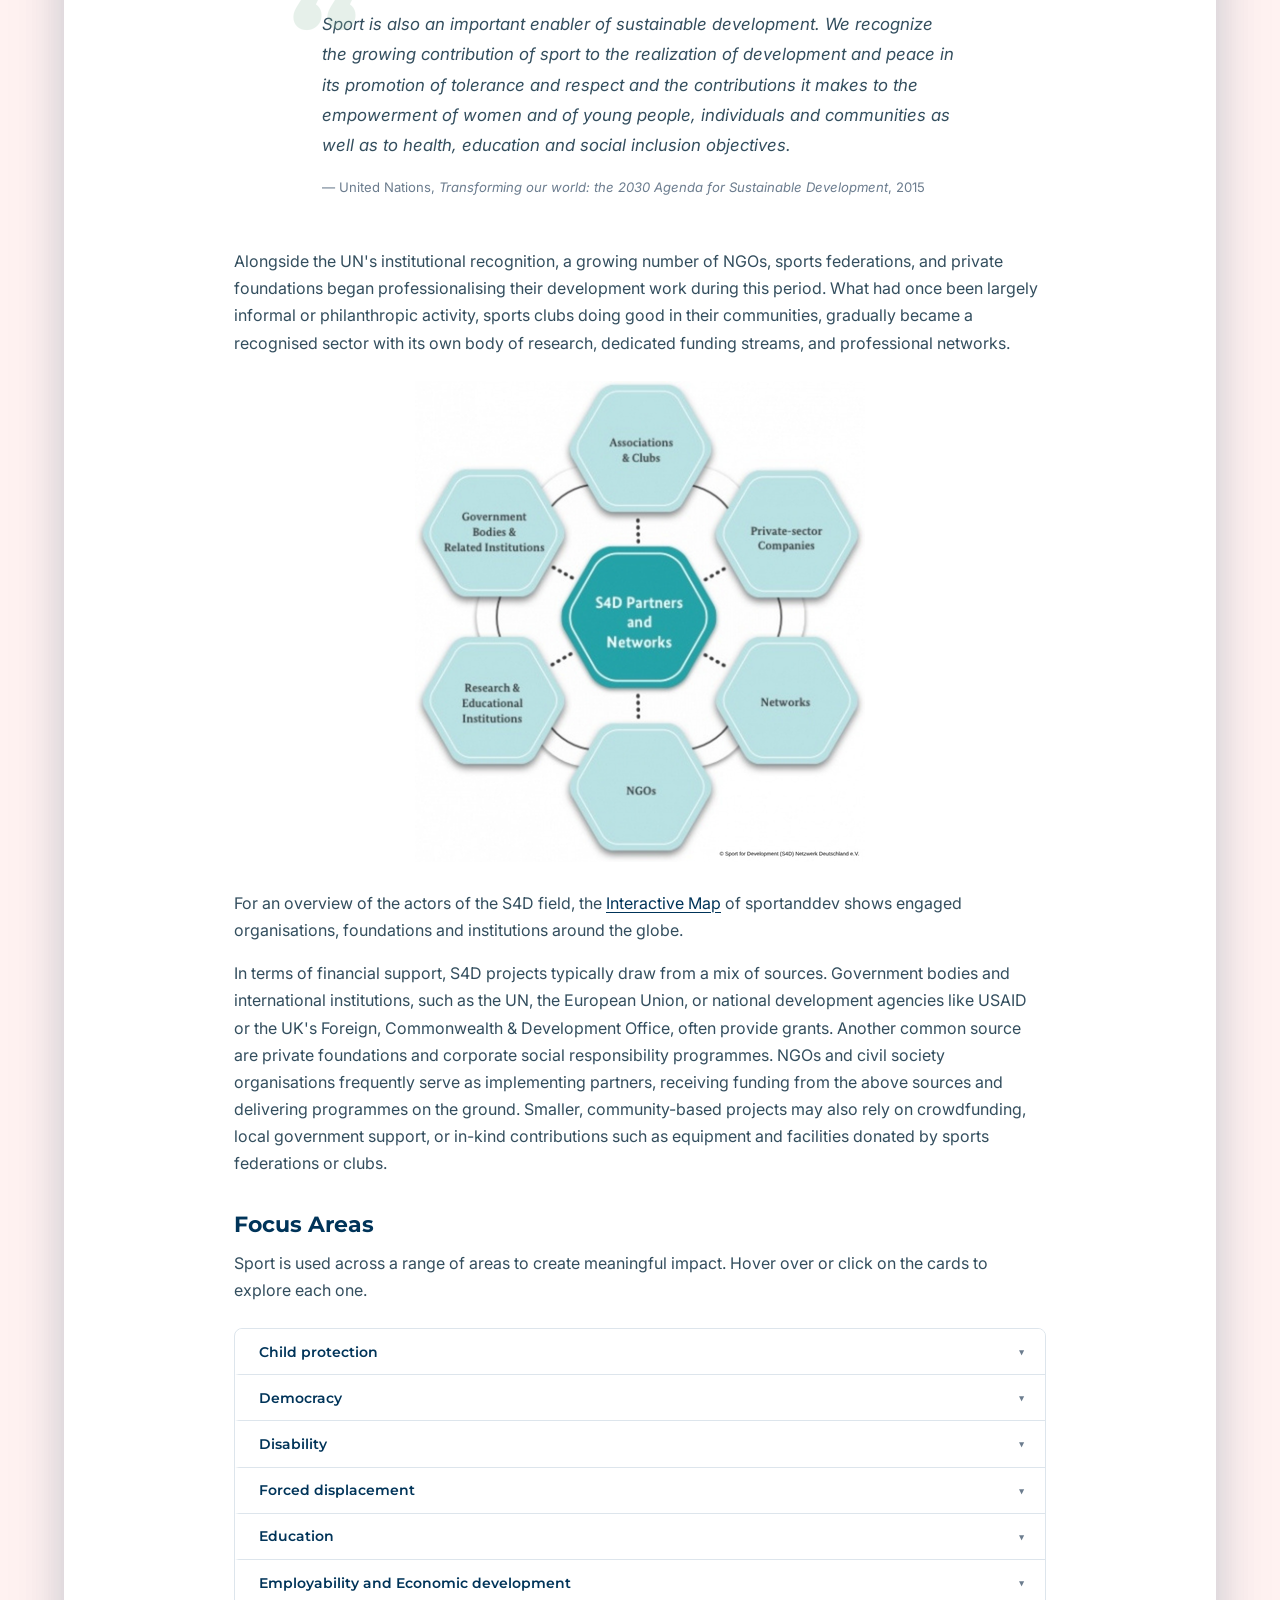
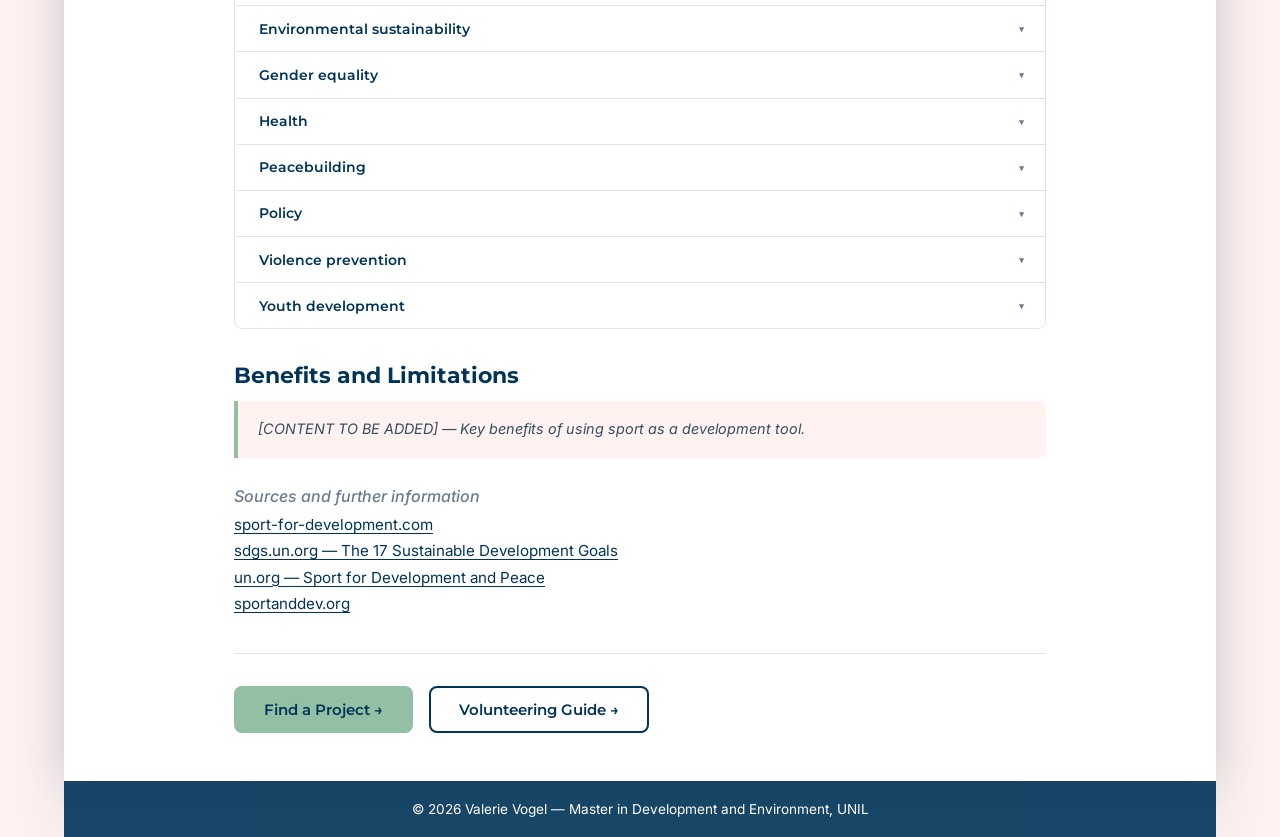
==== commit 6b46bf2e: "save doc sytn." ====
--- a/src/about.html
+++ b/src/about.html
@@ -40,7 +40,7 @@
       <figure class="about-image">
         <div class="about-image-inner">
           <a href="https://sdgs.un.org/goals" target="_blank" rel="noopener">
-            <img src="assets\about-UN_goals.png" alt="The 17 Sustainable Development Goals">
+            <img src="assets/about-UN_goals.png" alt="The 17 Sustainable Development Goals">
           </a>
           <figcaption class="fig-credit">&copy; United Nations</figcaption>
         </div>
@@ -61,7 +61,7 @@
 
       <figure class="about-image">
         <a href="https://www.sport-for-development.com/essentials?id=18#cat18" target="_blank" rel="noopener">
-        <img src="assets\about-s4d_actors.png" alt="Actors ot the S4D sector">
+        <img src="assets/about-s4d_actors.png" alt="Actors of the S4D sector">
         </a>
       </figure>
 
--- a/src/style/style.css
+++ b/src/style/style.css
@@ -183,7 +183,7 @@
 .page-hero--about {
   background:
     linear-gradient(rgba(0,52,89,.20), rgba(0,52,89,.20)),
-    url('../assets/about_page.jpg') 65% 40% / cover no-repeat;
+    url('../assets/about_new.jpg') center 48%/cover no-repeat;
 }
 
 .page-hero--volunteer {
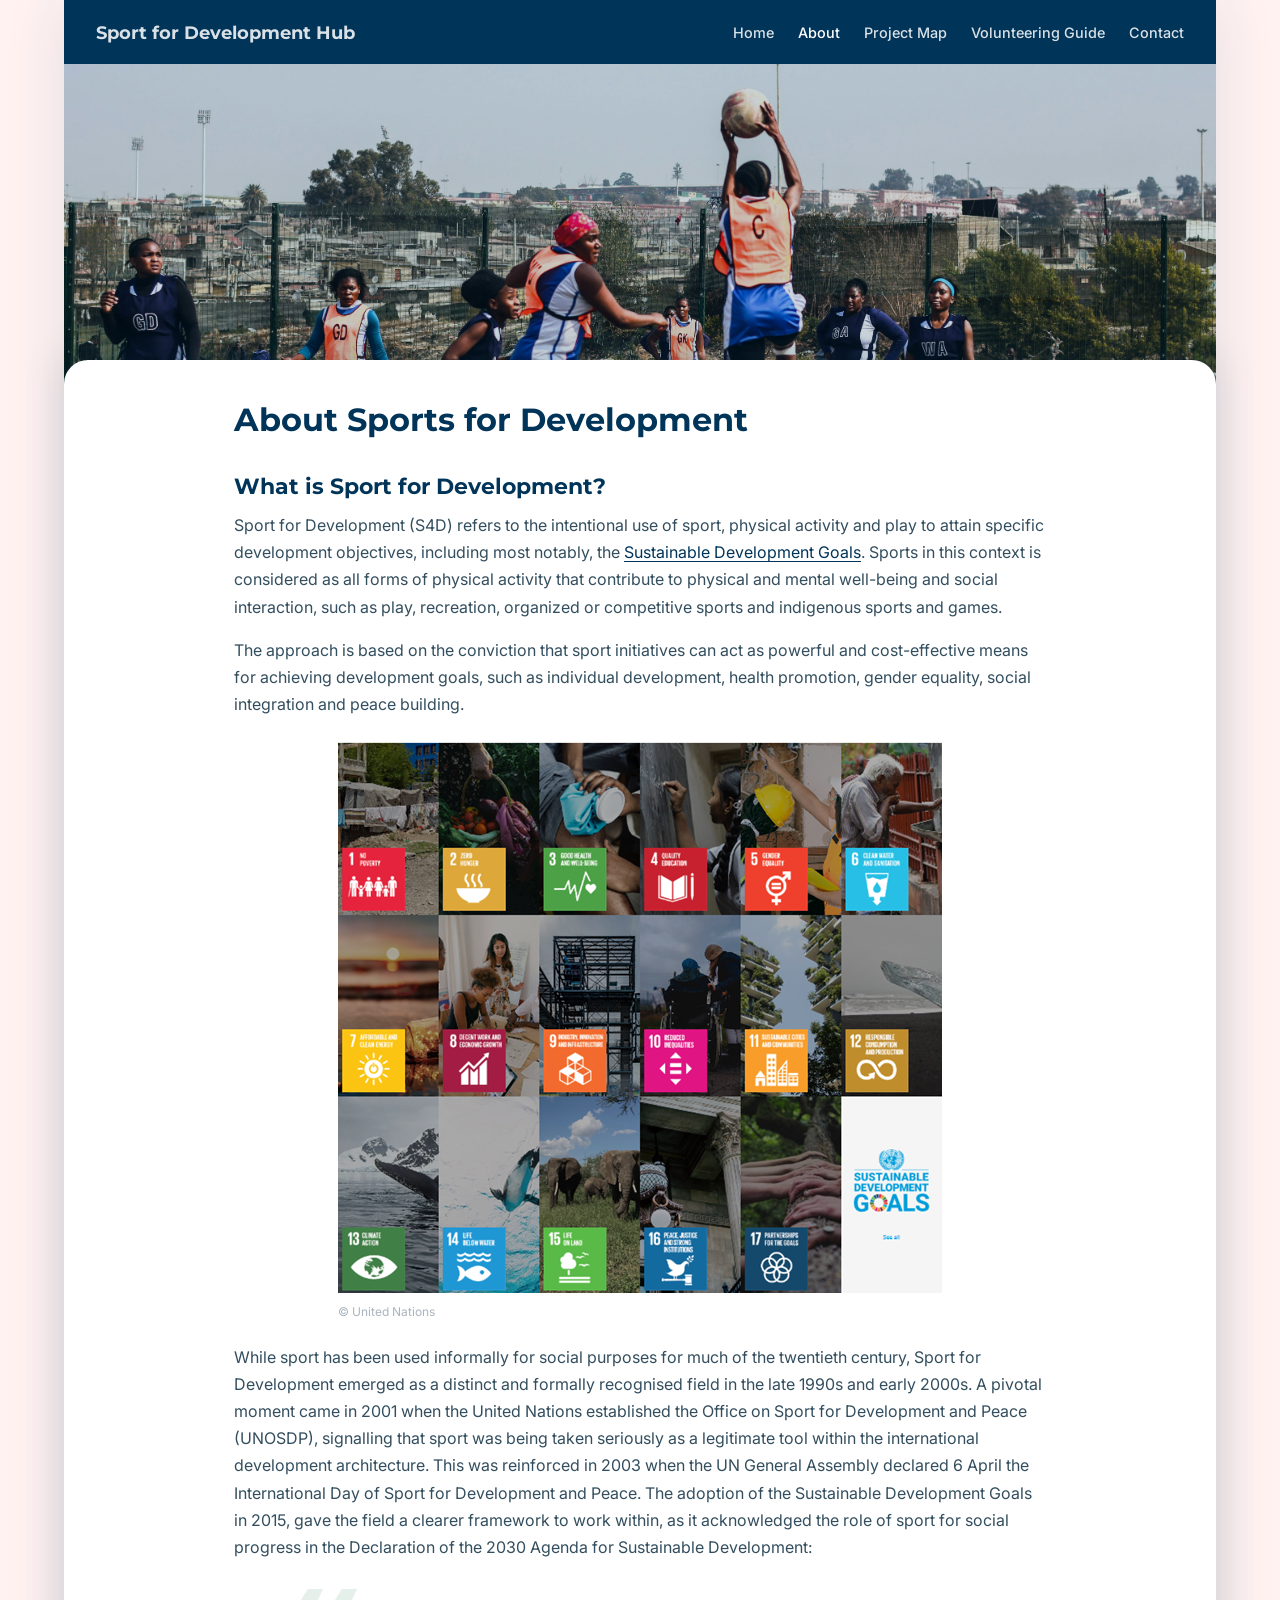
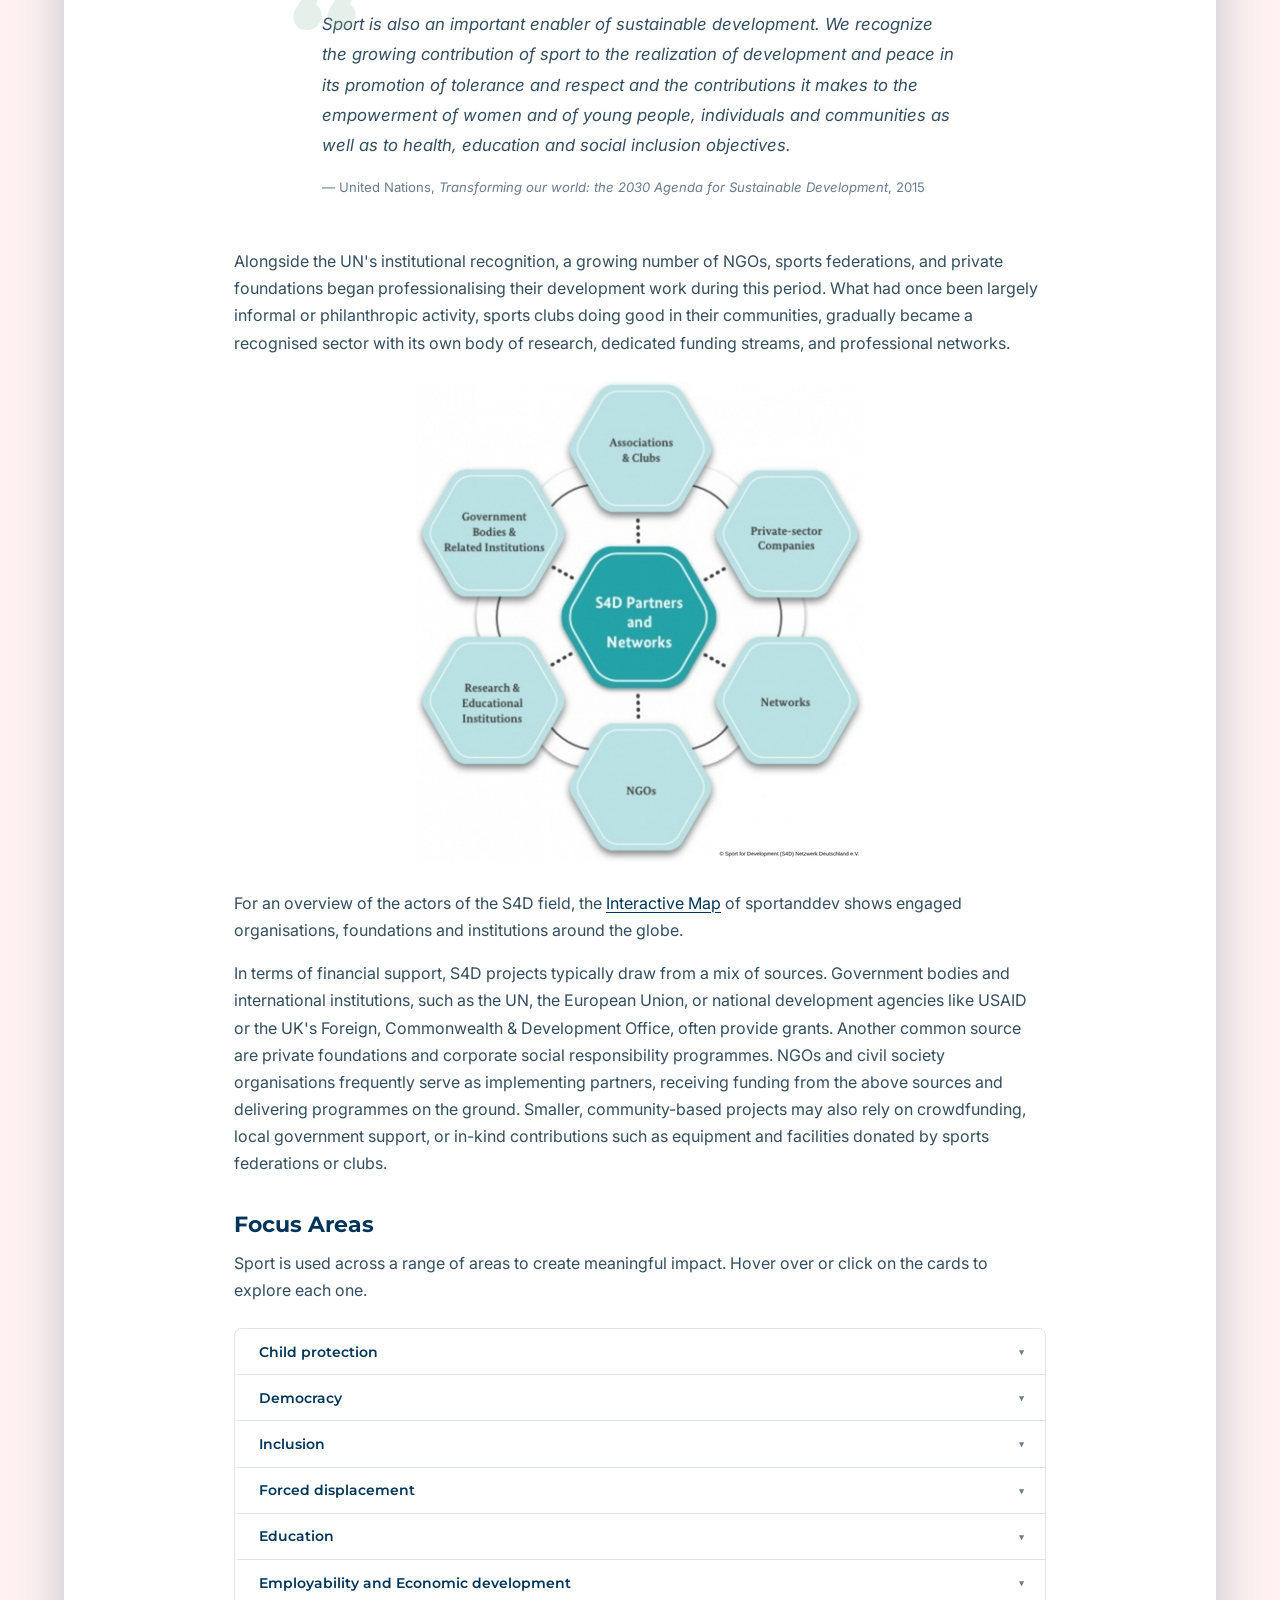
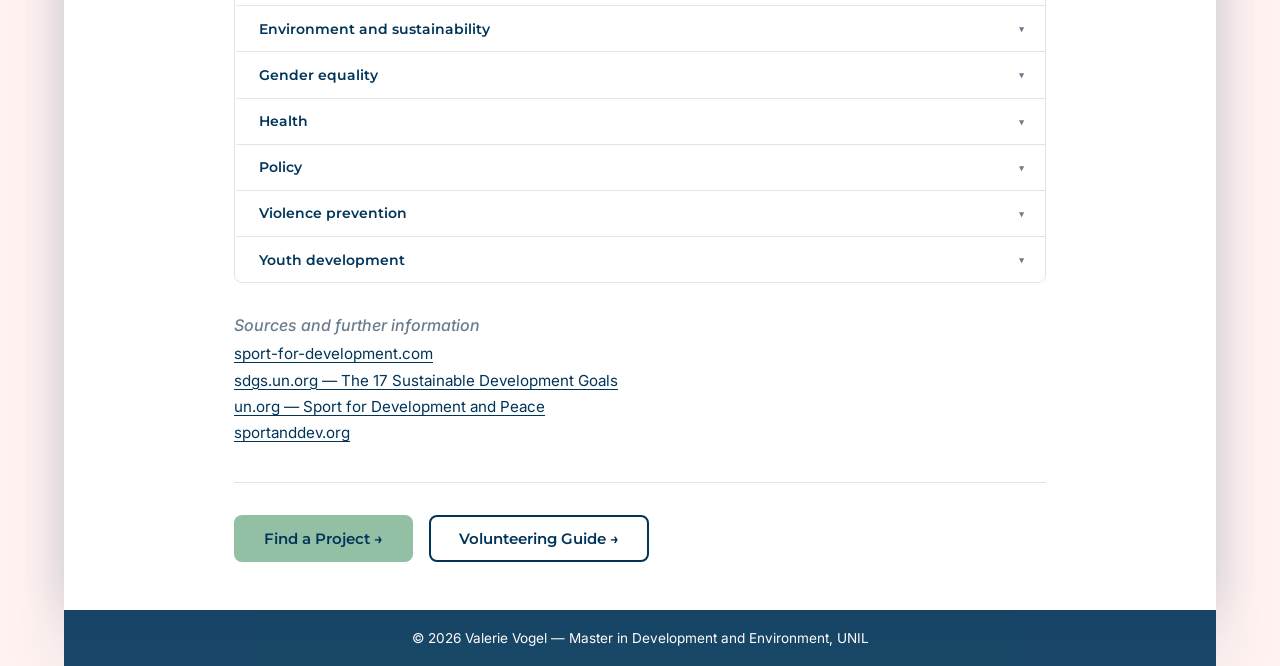
==== commit fe0dd831: "added focus area content" ====
--- a/src/about.html
+++ b/src/about.html
@@ -86,7 +86,8 @@
             Child protection <span class="accordion-icon">&#9660;</span>
           </button>
           <div class="accordion-panel" id="panel-child-protection" role="region">
-            <div class="accordion-panel-inner"><p>Placeholder text</p></div>
+            <div class="accordion-panel-inner"><p>Sport is practiced daily by millions of people across the globe. For most, this is a rewarding experience that builds skills, confidence and social connections. However, for some participants the experience can be harmful. For a long time, many clubs, organisations and governments paid little attention to protecting children within sport, often dismissing concerns as someone else's responsibility or treating incidents as isolated cases.</p>
+            <p>Child protection in sport involves both prevention and response. On the preventive side, this means putting effective policies, practices and procedures in place to reduce the risk of harm. On the reactive side, it means having clear mechanisms to report, investigate and address incidents when they do occur. A strong child protection culture ensures that everyone involved in sport can participate safely, enjoyably and with opportunities to learn.</p></div>
           </div>
         </div>
 
@@ -95,16 +96,18 @@
             Democracy <span class="accordion-icon">&#9660;</span>
           </button>
           <div class="accordion-panel" id="panel-democracy" role="region">
-            <div class="accordion-panel-inner"><p>Placeholder text</p></div>
+            <div class="accordion-panel-inner"><p>Democracy can be understood as a system of governance in which the population, or its eligible members, participates in decision-making, typically through elected representatives. Within the Sport for Development field, the relationship between sport and democracy can be explored from several angles. For example, how democratic values are practised within sport itself, and how sport can serve as a vehicle to promote democratic principles in society more broadly.</p>
+            <p>Sport can function as an environment where citizens have an equal opportunity to voice their opinions, and where values such as teamwork, fairness and collective decision-making are practised. Team sports in particular can help develop future citizens who are grounded in democratic values. Beyond that, sport has the potential to act as a force for unity and can be a space where individuals advocate for democratic principles and good governance.</p></div>
           </div>
         </div>
 
         <div class="accordion-item">
           <button class="accordion-trigger" aria-expanded="false" aria-controls="panel-disability">
-            Disability <span class="accordion-icon">&#9660;</span>
+            Inclusion <span class="accordion-icon">&#9660;</span>
           </button>
           <div class="accordion-panel" id="panel-disability" role="region">
-            <div class="accordion-panel-inner"><p>Placeholder text</p></div>
+            <div class="accordion-panel-inner"><p>SDG 10 aims to reduce inequalities and promote the social, economic and political inclusion of all people, regardless of disability, age, ethnicity or other status. Persons with disabilities face a disproportionately high risk of socio-economic disadvantage, including limited access to education, the labour market, transport and sporting activities. Sport can help dismantle some of these barriers by creating inclusive environments and improving both physical and mental well-being.</p>
+            <p>Participation in sport offers people with disabilities the chance to build personal and social skills that may have been limited due to social isolation. It can also reduce stigma by shifting societal attitudes, promote greater independence through physical development, and contribute to empowerment by building confidence and leadership skills that carry over into advocacy and civic life. Inclusive Sport for Development programmes therefore play an important role in connecting participants to broader community services and challenging the barriers that prevent full social participation.</p></div>
           </div>
         </div>
 
@@ -113,7 +116,8 @@
             Forced displacement <span class="accordion-icon">&#9660;</span>
           </button>
           <div class="accordion-panel" id="panel-forced-displacement" role="region">
-            <div class="accordion-panel-inner"><p>Placeholder text</p></div>
+            <div class="accordion-panel-inner"><p>Sport serves as an agent of unity, with the potential to foster cohesion between displaced populations and the communities that host them. Within refugee contexts, sport-based activities can create meaningful encounters between refugees and local residents, provide a platform for addressing health-related issues, and support the personal development of participants through the transfer of life and vocational skills.</p>
+            <p>Children and youth in displacement situations are among the most vulnerable groups. Sport, when implemented in a safe and structured environment, can offer relief from the daily hardships of refugee life and support physical, emotional, mental and social development. In the long term, well-designed sport programmes can help build trust, encourage regular participation and open pathways to professional support services, like psychological counselling or vocational training, for those who need them.</p></div>
           </div>
         </div>
 
@@ -122,7 +126,8 @@
             Education <span class="accordion-icon">&#9660;</span>
           </button>
           <div class="accordion-panel" id="panel-education" role="region">
-            <div class="accordion-panel-inner"><p>Placeholder text</p></div>
+            <div class="accordion-panel-inner"><p>SDG 4 calls for inclusive, equitable and quality education and the promotion of lifelong learning for all. Quality physical education and well-delivered sport-based activities can make meaningful contributions to this goal. Sport has the potential to improve learner engagement, create more varied and active learning experiences, foster positive relationships between teachers and students, and make educational environments more inclusive for all.</p>
+            <p>When applied thoughtfully, sport functions as a vehicle for holistic education. Through participatory and experience-based methods, it helps children and young people develop life competencies such as communication, empathy and goal-setting, while also strengthening concentration and cognitive performance. The attractiveness of sport can be particularly valuable in reaching young people who have disengaged from formal education, offering a route back into learning. Sport and physical education are recognised as a fundamental right in the International Charter of Physical Education and Sport, and as a form of play and recreation in the Convention on the Rights of the Child.</p></div>
           </div>
         </div>
 
@@ -131,16 +136,18 @@
             Employability and Economic development <span class="accordion-icon">&#9660;</span>
           </button>
           <div class="accordion-panel" id="panel-employability" role="region">
-            <div class="accordion-panel-inner"><p>Placeholder text</p></div>
+            <div class="accordion-panel-inner"><p>SDG 8 calls for sustained economic growth, decent work and the reduction of youth unemployment. Sport contributes to this goal in multiple ways. Through a supportive training environment, young people can develop key competencies that directly improve their prospects in the labour market. It includes self-awareness, a sense of responsibility, cooperative working and goal-oriented thinking.</p>
+            <p>Beyond individual skill development, sport can serve as a practical tool to reach marginalised young people and support their (re-)integration into education and employment pathways. At a broader economic level, the sport sector itself represents a growing labour market with roles spanning science, economics, politics and civil society. Its cross-sectoral nature creates synergies with industries such as tourism, education and health, generating wider economic benefits including employment growth.</p></div>
           </div>
         </div>
 
         <div class="accordion-item">
           <button class="accordion-trigger" aria-expanded="false" aria-controls="panel-environment">
-            Environmental sustainability <span class="accordion-icon">&#9660;</span>
+            Environment and sustainability <span class="accordion-icon">&#9660;</span>
           </button>
           <div class="accordion-panel" id="panel-environment" role="region">
-            <div class="accordion-panel-inner"><p>Placeholder text</p></div>
+            <div class="accordion-panel-inner"><p>Climate change is no longer a challenge confined to individual countries. It affects every continent, and its impacts on biodiversity, natural resources and human health are already being felt. Sport for Development programmes recognise the role that sport can play in raising environmental awareness and encouraging responsible behaviour towards nature.</p>
+            <p>Sport-based approaches can be used to educate children and young people about climate change, water pollution and waste management, while encouraging active engagement with natural environments. Programmes can also take direct, practical steps, like sourcing sports equipment from natural or recycled materials, to model sustainable practice. Involving young people in the production of such equipment not only keeps costs low but also instils a sense of responsibility for caring for shared resources and the natural world.</p></div>
           </div>
         </div>
 
@@ -149,7 +156,8 @@
             Gender equality <span class="accordion-icon">&#9660;</span>
           </button>
           <div class="accordion-panel" id="panel-gender" role="region">
-            <div class="accordion-panel-inner"><p>Placeholder text</p></div>
+            <div class="accordion-panel-inner"><p>SDG 5 focuses on ending all forms of discrimination against women and girls and advancing their empowerment worldwide. Sport has a particular role to play in this area, given that it has historically been seen as a predominantly male domain and that women remain underrepresented across almost all aspects of sport. Participation in sport by women and girls directly challenges stereotypes about their physical abilities and their roles in society. Mixed-gender programmes offer further opportunities to advocate for equality and address restrictive gender norms in a practical, lived setting.</p>
+            <p>Sport can also function as a tool for promoting women's education and leadership. Women in visible sporting roles act as role models, encouraging wider participation and influencing social attitudes toward expanding women's roles in public life. At the same time, sport programmes that include men and boys create openings to address gender-related issues including violence against women and stereotypical attitudes. Working effectively in this area requires a thorough understanding of the specific barriers women and girls face in accessing and benefiting from sport, and a commitment to creating safe, equitable and inclusive environments.</p></div>
           </div>
         </div>
 
@@ -158,16 +166,8 @@
             Health <span class="accordion-icon">&#9660;</span>
           </button>
           <div class="accordion-panel" id="panel-health" role="region">
-            <div class="accordion-panel-inner"><p>Placeholder text</p></div>
-          </div>
-        </div>
-
-        <div class="accordion-item">
-          <button class="accordion-trigger" aria-expanded="false" aria-controls="panel-peacebuilding">
-            Peacebuilding <span class="accordion-icon">&#9660;</span>
-          </button>
-          <div class="accordion-panel" id="panel-peacebuilding" role="region">
-            <div class="accordion-panel-inner"><p>Placeholder text</p></div>
+            <div class="accordion-panel-inner"><p>SDG 3 seeks to ensure healthy lives and promote well-being for people of all ages. Regular physical activity contributes directly to this goal by improving physical fitness, preventing non-communicable diseases and supporting mental health, self-esteem and social connectedness. When embedded within development programmes, sport can also serve as a platform for addressing sensitive health topics in ways that are engaging, age-appropriate and less stigmatising than more formal approaches.</p>
+            <p>Sport events and activities naturally draw people together, making them effective platforms for health education and awareness campaigns. In therapeutic contexts, physical activity can support the treatment of depression, stress and anxiety, and help reduce the social stigma often associated with health conditions. Realising these benefits, however, depends on the quality of programme delivery. Coaches and facilitators need to be equipped with the pedagogical skills to address health topics responsibly and to serve as positive role models for the children and young people they work with.</p></div>
           </div>
         </div>
 
@@ -176,7 +176,8 @@
             Policy <span class="accordion-icon">&#9660;</span>
           </button>
           <div class="accordion-panel" id="panel-policy" role="region">
-            <div class="accordion-panel-inner"><p>Placeholder text</p></div>
+            <div class="accordion-panel-inner"><p>Policy broadly refers to a set of actions designed to address specific issues or achieve defined outcomes. In practice, it is often concerned with the allocation of resources, determining who benefits and how provision is funded. In the Sport for Development sector, policy decisions are made at multiple levels, from international bodies and national governments through to sports federations and local organisations. These decisions shape who has access to sport and what resources are available to support it.</p>
+            <p>The Sustainable Development Goals provide a central framework for S4D policy globally. The Kazan Action Plan, adopted in 2017, is the most significant international policy document linking sport directly to the SDGs, identifying ten goals and 36 targets where sport can make the greatest contribution. Policymaking in this field involves recognising where sport can add value, securing sustained political commitment, and ensuring that the voices of those most affected by development policies are meaningfully included in decision-making processes.</p></div>
           </div>
         </div>
 
@@ -185,7 +186,8 @@
             Violence prevention <span class="accordion-icon">&#9660;</span>
           </button>
           <div class="accordion-panel" id="panel-violence" role="region">
-            <div class="accordion-panel-inner"><p>Placeholder text</p></div>
+            <div class="accordion-panel-inner"><p>Sport provides a neutral platform for interaction and can play a role in reducing violence by bringing together individuals and groups who might otherwise be in conflict. Through sport, participants can learn to cope with winning and losing, manage frustration, develop self-control and practise respectful communication. These experiences help build the social and emotional competencies needed to resolve conflicts without resorting to violence.</p>
+            <p>Sport-based approaches to violence prevention can reach a wide range of groups, including young people at risk, victims of violence and those being reintegrated into communities after involvement in conflict. Programmes that connect sport with positive mentors, community support structures and broader social services tend to be the most effective. Importantly, these approaches work best when they are carefully designed based on a thorough understanding of the local context, facilitated by trained community leaders and monitored regularly. Because sport, if poorly implemented, can itself become a site of harm rather than prevention.</p></div>
           </div>
         </div>
 
@@ -194,16 +196,12 @@
             Youth development <span class="accordion-icon">&#9660;</span>
           </button>
           <div class="accordion-panel" id="panel-youth" role="region">
-            <div class="accordion-panel-inner"><p>Placeholder text</p></div>
+            <div class="accordion-panel-inner"><p>Physical activity is fundamental to the holistic development of young people, supporting their physical, social and psychological well-being simultaneously. The benefits of sport extend well beyond fitness. In appropriate settings, sport can also contribute to improved academic performance, stronger peer relationships, greater community engagement and the development of values such as empathy, fairness and resilience.</p>
+            <p>Sport has also been applied as a tool to address youth delinquency and promote community safety. Research indicates that sport alone does not directly reduce risk behaviours, but that structured programmes combining physical activity with life-skills training, leadership development and connections to social and educational services can effectively support young people at risk. Coaches, physical education teachers and community leaders play a crucial role in determining whether sport has a genuinely positive impact. The values they promote and the environments they create are key factors in whether youth development through sport leads to lasting change.</p></div>
           </div>
         </div>
 
       </div>
-    </section>
-
-    <section aria-labelledby="benefits-and-limitations-heading">
-      <h2 id="benefits-and-limitations-heading">Benefits and Limitations</h2>
-      <p class="placeholder-text">[CONTENT TO BE ADDED] — Key benefits of using sport as a development tool.</p>
     </section>
 
     <h3 class="section-subhead">Sources and further information</h3>
